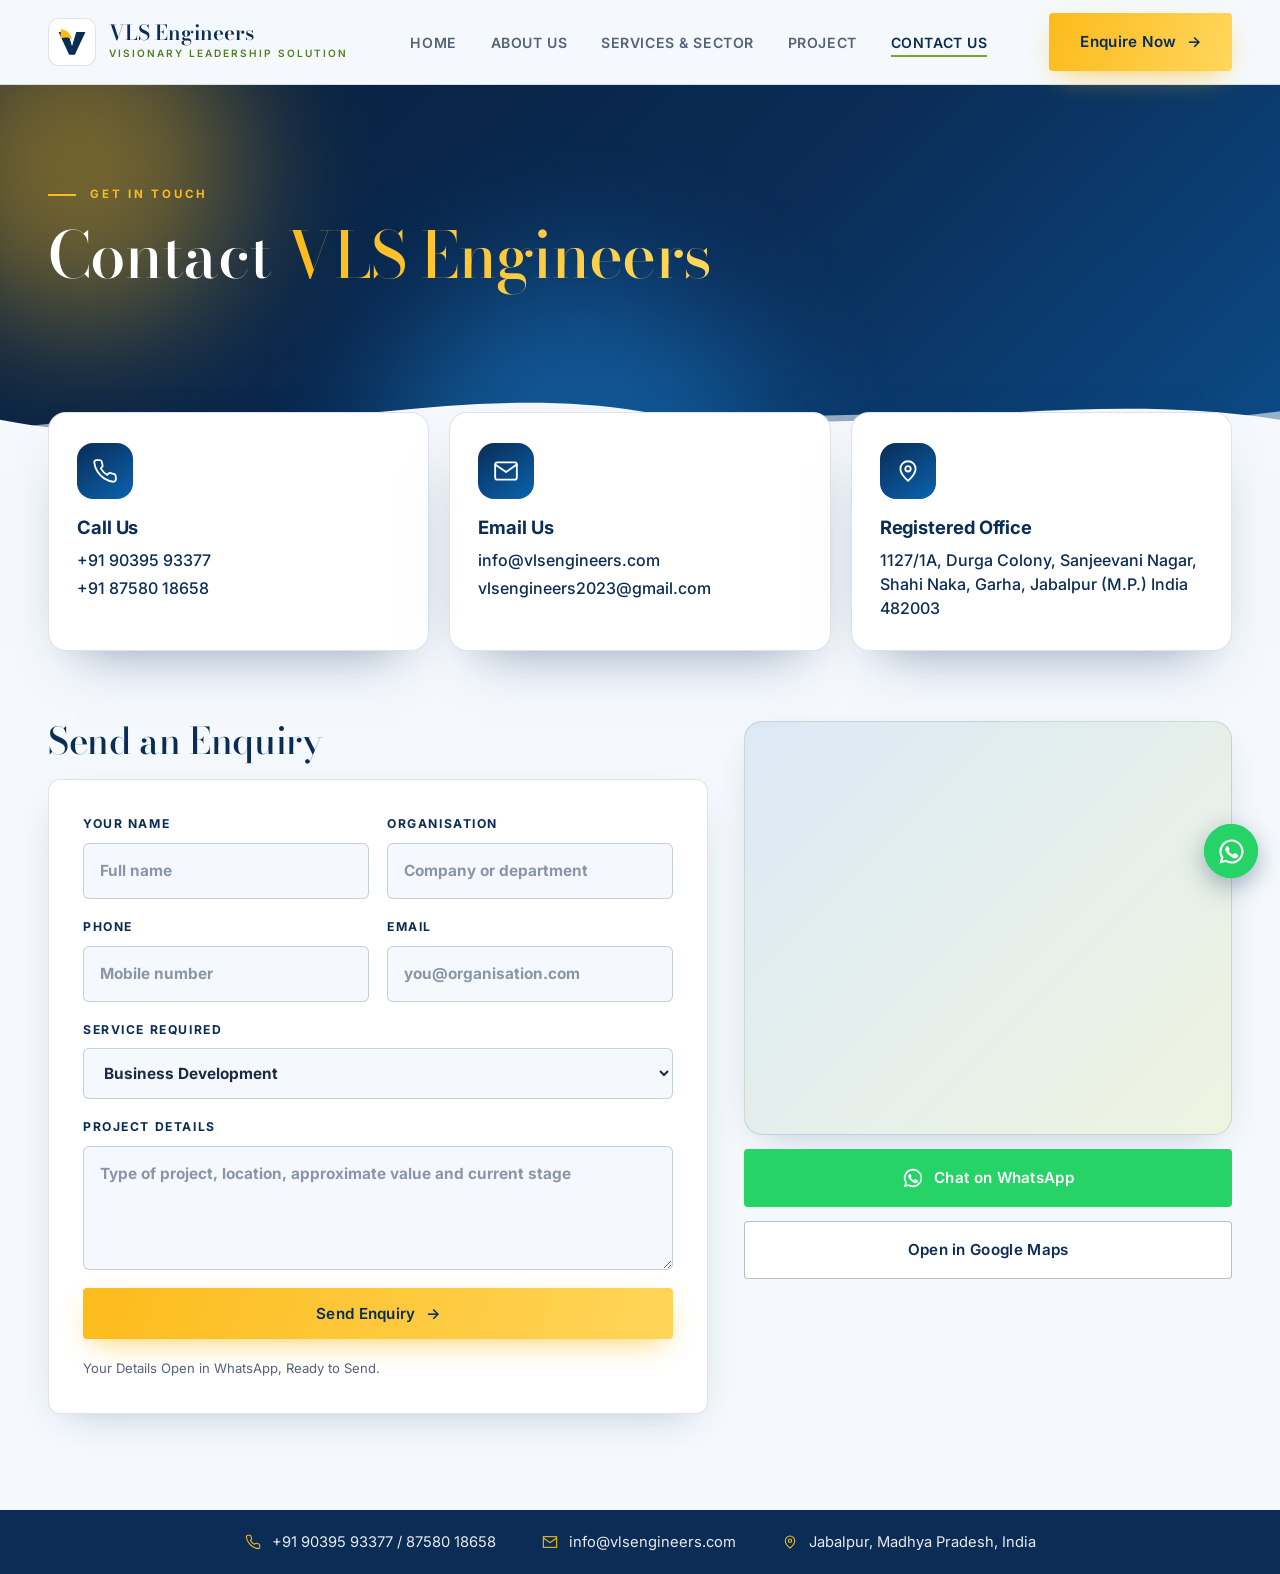
==== index.html @ 9c41b84b "Keep only the Contact Us page in this repo (served as index.html) Co-Authored-By: Claude Sonnet 5.5 " ====
<!DOCTYPE html>
<html lang="en">
<head>
<meta charset="UTF-8">
<meta name="viewport" content="width=device-width, initial-scale=1">
<title>Contact Us | VLS Engineers</title>
<meta name="description" content="Contact VLS Engineers, Jabalpur: phone, email, registered office and project enquiry form.">
<link rel="icon" href="data:image/svg+xml,<svg xmlns='http://www.w3.org/2000/svg' viewBox='0 0 64 64'><rect width='64' height='64' fill='%230a2c55'/><text x='32' y='44' font-size='30' font-family='Georgia,serif' fill='%23fcbb1b' text-anchor='middle'>V</text></svg>">
<link rel="preconnect" href="https://fonts.googleapis.com">
<link rel="preconnect" href="https://fonts.gstatic.com" crossorigin>
<link href="https://fonts.googleapis.com/css2?family=Bodoni+Moda:opsz,wght@6..96,400;6..96,500&family=Inter:wght@400;500;600;700&display=swap" rel="stylesheet">
<link rel="stylesheet" href="style.css">
</head>
<body>
<div class="progress" aria-hidden="true"></div>

<header class="head">
  <div class="wrap">
    <a class="logo" href="index.html">
      <span class="mk"><svg viewBox="0 0 48 48" aria-hidden="true"><path d="M5 10h13l6 20 6-20h13L28 42H20z" fill="#0a2c55"/><path d="M8 6c8 0 14 6 16 14-5-3-11-3-16-1z" fill="#fcbb1b"/></svg></span>
      <span><b>VLS Engineers</b><span>Visionary Leadership Solution</span></span>
    </a>
    <nav>
      <ul>
        <li><a href="index.html">Home</a></li>
        <li><a href="about.html">About Us</a></li>
        <li><a href="services.html">Services &amp; Sector</a></li>
        <li><a href="projects.html">Project</a></li>
        <li><a aria-current="page" href="contact.html">Contact Us</a></li>
      </ul>
    </nav>
    <div class="head-cta">
      <a class="btn btn-navy" href="#enquiry">Enquire Now</a>
    </div>
    <button class="burger" aria-label="Open menu" aria-expanded="false"><span></span></button>
  </div>
</header>

<main>
  <section class="pghero short">
    <span class="orb o1"></span><span class="orb o2"></span>
    <div class="wrap">
      <p class="eye light">Get in Touch</p>
      <h1>Contact <em>VLS Engineers</em></h1>
    </div>
    <svg class="hero-wave" viewBox="0 0 1440 90" preserveAspectRatio="none" aria-hidden="true"><path d="M0 50 C240 100 480 0 720 40 C960 80 1200 10 1440 50 V90 H0Z" fill="#f5f9fd"/><path d="M0 62 C260 20 520 96 800 56 C1040 24 1250 70 1440 40 V90 H0Z" fill="#f5f9fd" opacity=".6"/></svg>
  </section>

  <section class="ctcards" aria-label="Ways to reach us">
    <div class="wrap">
      <ul>
        <li class="rise"><div class="ci"><svg viewBox="0 0 24 24"><path d="M22 16.9v3a2 2 0 0 1-2.2 2 19.8 19.8 0 0 1-8.6-3.1 19.5 19.5 0 0 1-6-6A19.8 19.8 0 0 1 2.1 4.2 2 2 0 0 1 4.1 2h3a2 2 0 0 1 2 1.7c.1.9.3 1.8.6 2.7a2 2 0 0 1-.5 2.1L8.1 9.6a16 16 0 0 0 6 6l1.1-1.1a2 2 0 0 1 2.1-.5c.9.3 1.8.5 2.7.6a2 2 0 0 1 1.7 2z"/></svg></div><h3>Call Us</h3><a href="tel:+919039593377">+91 90395 93377</a><a href="tel:+918758018658">+91 87580 18658</a></li>
        <li class="rise"><div class="ci"><svg viewBox="0 0 24 24"><rect x="2" y="4" width="20" height="16" rx="2"/><path d="m2 6 10 7 10-7"/></svg></div><h3>Email Us</h3><a href="mailto:info@vlsengineers.com">info@vlsengineers.com</a><a href="mailto:vlsengineers2023@gmail.com">vlsengineers2023@gmail.com</a></li>
        <li class="rise"><div class="ci"><svg viewBox="0 0 24 24"><path d="M12 21s7-5.5 7-11a7 7 0 1 0-14 0c0 5.5 7 11 7 11z"/><circle cx="12" cy="10" r="2.5"/></svg></div><h3>Registered Office</h3><a href="https://www.google.com/maps/search/?api=1&amp;query=1127%2F1A%2C+Durga+Colony%2C+Sanjeevani+Nagar%2C+Shahi+Naka%2C+Garha%2C+Jabalpur" target="_blank" rel="noopener">1127/1A, Durga Colony, Sanjeevani Nagar, Shahi Naka, Garha, Jabalpur (M.P.) India 482003</a></li>
      </ul>
    </div>
  </section>

  <section class="ctmain">
    <div class="wrap">
      <div class="ct-split">
        <div class="ct-formwrap">
          <h2>Send an Enquiry</h2>
          <form id="enquiry" data-wa="919039593377" class="rise">
          <div class="pair">
            <label>Your Name<input name="cname" required autocomplete="name" placeholder="Full name"></label>
            <label>Organisation<input name="org" autocomplete="organization" placeholder="Company or department"></label>
          </div>
          <div class="pair">
            <label>Phone<input name="phone" type="tel" required autocomplete="tel" inputmode="tel" placeholder="Mobile number"></label>
            <label>Email<input name="email" type="email" autocomplete="email" placeholder="you@organisation.com"></label>
          </div>
          <label>Service Required
            <select name="service">
              <option>Business Development</option>
              <option>Pre-Bid Engineering</option>
              <option>Project Management</option>
              <option>Contract Administration</option>
              <option>Design Engineering</option>
              <option>Survey</option>
              <option>DPR &amp; Feasibility</option>
              <option>Value Engineering</option>
              <option>Estimation and Budgeting</option>
              <option>Packaged Water / Waste Water Management Solution</option>
              <option>Procurement Support</option>
              <option>Site Supervision and Quality Control</option>
              <option>Something else</option>
            </select>
          </label>
          <label>Project Details<textarea name="details" placeholder="Type of project, location, approximate value and current stage"></textarea></label>
          <button class="btn btn-navy" type="submit">Send Enquiry</button>
          <p class="note">Your Details Open in WhatsApp, Ready to Send.</p>
        </form>
        </div>
        <aside class="ct-side rise">
          <div class="mapbox">
            <iframe title="VLS Engineers registered office on the map" src="https://www.google.com/maps?q=1127%2F1A%2C+Durga+Colony%2C+Sanjeevani+Nagar%2C+Shahi+Naka%2C+Garha%2C+Jabalpur&amp;output=embed" loading="lazy" referrerpolicy="no-referrer-when-downgrade" allowfullscreen></iframe>
          </div>
          <a class="btn btn-wa" href="https://wa.me/919039593377" target="_blank" rel="noopener"><svg viewBox="0 0 24 24"><path d="M12 2a10 10 0 0 0-8.6 15.1L2 22l5-1.3A10 10 0 1 0 12 2zm0 18.2a8.2 8.2 0 0 1-4.2-1.2l-.3-.2-3 .8.8-2.9-.2-.3A8.2 8.2 0 1 1 12 20.2zm4.5-6.1c-.2-.1-1.5-.7-1.7-.8s-.4-.1-.6.1-.7.8-.8 1-.3.2-.5.1a6.7 6.7 0 0 1-3.3-2.9c-.2-.4.2-.4.7-1.3.1-.2 0-.3 0-.4l-.8-1.8c-.2-.5-.4-.4-.6-.4h-.5a1 1 0 0 0-.7.3 3 3 0 0 0-.9 2.2 5.2 5.2 0 0 0 1.1 2.7 11.8 11.8 0 0 0 4.5 4c1.7.7 2.3.8 3.1.6a2.7 2.7 0 0 0 1.8-1.2 2.2 2.2 0 0 0 .2-1.3c-.1-.1-.3-.2-.5-.3z"/></svg>Chat on WhatsApp</a>
          <a class="btn btn-ghost-navy" href="https://www.google.com/maps/search/?api=1&amp;query=1127%2F1A%2C+Durga+Colony%2C+Sanjeevani+Nagar%2C+Shahi+Naka%2C+Garha%2C+Jabalpur" target="_blank" rel="noopener">Open in Google Maps</a>
        </aside>
      </div>
    </div>
  </section>
</main>

<!-- ============ BOTTOM CONTACT BAR ============ -->
<div class="botbar">
  <div class="wrap">
    <a href="tel:+919039593377"><svg viewBox="0 0 24 24"><path d="M22 16.9v3a2 2 0 0 1-2.2 2 19.8 19.8 0 0 1-8.6-3.1 19.5 19.5 0 0 1-6-6A19.8 19.8 0 0 1 2.1 4.2 2 2 0 0 1 4.1 2h3a2 2 0 0 1 2 1.7c.1.9.3 1.8.6 2.7a2 2 0 0 1-.5 2.1L8.1 9.6a16 16 0 0 0 6 6l1.1-1.1a2 2 0 0 1 2.1-.5c.9.3 1.8.5 2.7.6a2 2 0 0 1 1.7 2z"/></svg>+91 90395 93377 / 87580 18658</a>
    <a href="mailto:info@vlsengineers.com"><svg viewBox="0 0 24 24"><rect x="2" y="4" width="20" height="16"/><path d="m2 6 10 7 10-7"/></svg>info@vlsengineers.com</a>
    <span><svg viewBox="0 0 24 24"><path d="M12 21s7-5.5 7-11a7 7 0 1 0-14 0c0 5.5 7 11 7 11z"/><circle cx="12" cy="10" r="2.5"/></svg>Jabalpur, Madhya Pradesh, India</span>
  </div>
</div>


<a class="wapp" href="https://wa.me/919039593377" target="_blank" rel="noopener" aria-label="Chat on WhatsApp">
  <svg viewBox="0 0 24 24"><path d="M12 2a10 10 0 0 0-8.6 15.1L2 22l5-1.3A10 10 0 1 0 12 2zm0 18.2a8.2 8.2 0 0 1-4.2-1.2l-.3-.2-3 .8.8-2.9-.2-.3A8.2 8.2 0 1 1 12 20.2zm4.5-6.1c-.2-.1-1.5-.7-1.7-.8s-.4-.1-.6.1-.7.8-.8 1-.3.2-.5.1a6.7 6.7 0 0 1-3.3-2.9c-.2-.4.2-.4.7-1.3.1-.2 0-.3 0-.4l-.8-1.8c-.2-.5-.4-.4-.6-.4h-.5a1 1 0 0 0-.7.3 3 3 0 0 0-.9 2.2 5.2 5.2 0 0 0 1.1 2.7 11.8 11.8 0 0 0 4.5 4c1.7.7 2.3.8 3.1.6a2.7 2.7 0 0 0 1.8-1.2 2.2 2.2 0 0 0 .2-1.3c-.1-.1-.3-.2-.5-.3z"/></svg>
</a>

<script src="script.js"></script>
</body>
</html>
---- style.css ----
/* ==========================================================
   VLS Engineers - light theme
   Palette taken from the VLS presentation: navy, blue, lime green,
   warm sun accent on a soft cream-green ground.
   ========================================================== */
:root{
  --bg:#f5f9fd;
  --bg-2:#e6f0fa;
  --card:#ffffff;
  --navy:#0a2c55;
  --navy-2:#042548;
  --blue:#0b63b0;
  --green:#73a832;
  --green-d:#4f7f1e;
  --sun:#fcbb1b;
  --ink:#1c2a44;
  --muted:#55627a;
  --line:rgba(10,44,85,.13);
  --shadow:0 14px 40px -18px rgba(10,44,85,.28);
  --display:"Bodoni Moda",Georgia,"Times New Roman",serif;
  --body:"Inter",system-ui,-apple-system,"Segoe UI",sans-serif;
  --wrap:1240px;
  --ease:cubic-bezier(.2,.7,.2,1);
}
*{box-sizing:border-box;margin:0;padding:0}
html{scroll-behavior:smooth;scroll-padding-top:90px}
body{font-family:var(--body);font-size:17px;line-height:1.7;color:var(--muted);background:var(--bg);-webkit-font-smoothing:antialiased;overflow-x:hidden}
img{max-width:100%;display:block}
a{color:inherit;text-decoration:none}
ul{list-style:none}
::selection{background:var(--green);color:var(--navy)}
:focus-visible{outline:2px solid var(--blue);outline-offset:3px}
.wrap{max-width:var(--wrap);margin:0 auto;padding:0 28px}
h1,h2,h3{font-family:var(--display);font-weight:500;line-height:1.1;color:var(--navy);letter-spacing:-.01em}
h2{font-size:clamp(2rem,4.2vw,3.2rem);margin-bottom:14px}
h3{font-size:1.15rem;font-family:var(--body);font-weight:700;letter-spacing:-.005em}
p{max-width:70ch}
section{padding:96px 0;position:relative}

.eye{display:flex;align-items:center;gap:14px;font-size:.72rem;font-weight:700;letter-spacing:.24em;text-transform:uppercase;color:var(--green-d);margin-bottom:16px}
.eye::before{content:"";width:28px;height:2px;background:var(--green)}
.center{text-align:center}
.center .eye{justify-content:center}
.center .eye::after{content:"";width:28px;height:2px;background:var(--green)}
.center p{margin-left:auto;margin-right:auto}
.sub{font-size:1.03rem;max-width:62ch}

.btn{display:inline-flex;align-items:center;justify-content:center;gap:10px;padding:15px 30px;font-family:var(--body);font-weight:600;font-size:.95rem;letter-spacing:.02em;border:1px solid transparent;border-radius:4px;cursor:pointer;transition:.25s var(--ease)}
.btn-navy{background:var(--sun);color:var(--navy)}
.btn-navy:hover{background:#ffc94a;transform:translateY(-1px);box-shadow:0 12px 26px -10px rgba(252,187,27,.7)}
.btn-navy::after{content:"\2192";transition:transform .25s var(--ease)}
.btn-navy:hover::after{transform:translateX(4px)}
.btn-green{background:var(--green);color:var(--navy)}
.btn-green:hover{background:#a0d12a;transform:translateY(-1px)}

/* header */
.head{position:sticky;top:0;z-index:80;background:rgba(245,249,253,.9);backdrop-filter:blur(14px);border-bottom:1px solid var(--line);transition:box-shadow .3s}
.head.scrolled{box-shadow:0 10px 30px -18px rgba(10,44,85,.4)}
.head .wrap{display:flex;align-items:center;justify-content:space-between;gap:24px;height:84px;transition:height .3s var(--ease)}
.head.scrolled .wrap{height:68px}
.logo{display:flex;align-items:center;gap:13px;flex:none}
.logo .mk{width:48px;height:48px;border-radius:10px;background:#fff;border:1px solid var(--line);display:grid;place-items:center;flex:none}
.logo .mk svg{width:34px;height:34px}
.logo b{display:block;font-family:var(--display);font-size:1.3rem;color:var(--navy);font-weight:600;line-height:1.15}
.logo span span,.logo > span > span{display:block;font-size:.63rem;letter-spacing:.2em;text-transform:uppercase;color:var(--green-d);font-weight:600}
nav ul{display:flex;gap:34px}
nav a{font-size:.88rem;font-weight:600;letter-spacing:.04em;text-transform:uppercase;color:var(--muted);padding:6px 0;position:relative;white-space:nowrap;transition:color .2s}
nav a::after{content:"";position:absolute;left:0;right:100%;bottom:0;height:2px;background:var(--green);transition:right .25s}
nav a:hover,nav a[aria-current]{color:var(--navy)}
nav a:hover::after,nav a[aria-current]::after{right:0}
.burger{display:none;width:44px;height:44px;border:1px solid var(--line);border-radius:6px;background:#fff;cursor:pointer;place-items:center}
.burger span{display:block;width:19px;height:1.5px;background:var(--navy);position:relative}
.burger span::before,.burger span::after{content:"";position:absolute;left:0;width:19px;height:1.5px;background:var(--navy)}
.burger span::before{top:-6px}.burger span::after{top:6px}

/* hero */
.hero{position:relative;height:clamp(560px,86vh,760px);overflow:hidden;background:var(--bg);padding:0;touch-action:pan-y}
.slide{position:absolute;inset:0;opacity:0;transition:opacity 1.1s ease;pointer-events:none}
.slide.on{opacity:1;pointer-events:auto}
.slide .bg{position:absolute;inset:0;overflow:hidden}
.slide .bg img{width:100%;height:100%;object-fit:cover;object-position:var(--pos,center);transform:scale(1.06);transition:transform 11s linear}
.slide.on .bg img{transform:scale(1)}
.slide .bg::after{content:"";position:absolute;inset:0;background:
  linear-gradient(100deg,rgba(245,249,253,.82) 0%,rgba(245,249,253,.5) 30%,rgba(245,249,253,.1) 52%,transparent 68%),
  linear-gradient(0deg,rgba(245,249,253,.55) 0%,transparent 12%)}
.slide h1,.slide .h1,.slide .desc{text-shadow:0 0 22px rgba(245,249,253,.85),0 0 4px rgba(245,249,253,.7)}
.slide .inner{position:relative;z-index:3;height:100%;display:flex;align-items:center}
.slide .inner .wrap{width:100%}
.slide .copy{max-width:48ch}
.slide .copy.wide{max-width:58ch}
.slide .copy::before{content:"";display:block;width:64px;height:4px;border-radius:2px;background:linear-gradient(90deg,var(--sun),var(--green));margin-bottom:24px}
.slide h1,.slide .h1{font-family:var(--display);font-weight:600;color:var(--navy);letter-spacing:-.015em;font-size:clamp(2.4rem,5.6vw,4.7rem);line-height:1.04;margin-bottom:20px}
.slide h1 em,.slide .h1 em{font-style:normal;color:var(--blue)}
.slide h1 em{white-space:nowrap}
.slide .desc{color:var(--ink);font-size:clamp(1rem,1.4vw,1.15rem);max-width:46ch;margin-bottom:0}
.slide .acts{display:flex;flex-wrap:wrap;gap:13px;margin-top:28px}
.slide .copy > *{opacity:0;transform:translateY(18px)}
.slide.on .copy > *{opacity:1;transform:none;transition:opacity .8s var(--ease),transform .8s var(--ease)}
.slide.on .copy > :nth-child(2){transition-delay:.15s}
.slide.on .copy > :nth-child(3){transition-delay:.3s}
.slide.on .copy > :nth-child(4){transition-delay:.45s}
.slide .copy::before{opacity:1;transform:none}
.dots{position:absolute;left:0;right:0;bottom:30px;z-index:5;display:flex;justify-content:center;gap:12px}
.dots button{width:44px;height:4px;border-radius:2px;background:rgba(10,44,85,.2);border:0;padding:0;cursor:pointer;position:relative;overflow:hidden}
.dots button span{position:absolute;inset:0;width:0;background:var(--navy)}
.dots button.on span{width:100%;transition:width 11s linear}

/* services */
#services{background:
  linear-gradient(rgba(11,99,176,.045) 1px,transparent 1px) 0 0/44px 44px,
  linear-gradient(90deg,rgba(11,99,176,.045) 1px,transparent 1px) 0 0/44px 44px,
  radial-gradient(60% 50% at 85% 0%,rgba(252,187,27,.14),transparent 70%),
  radial-gradient(60% 50% at 0% 100%,rgba(115,168,50,.12),transparent 70%),var(--bg)}
.svc-grid{display:grid;grid-template-columns:repeat(5,1fr);gap:22px;margin-top:24px}
.svc{--ac:var(--blue);position:relative;overflow:hidden;background:var(--card);border:1px solid var(--line);border-radius:16px;padding:30px 22px 28px;isolation:isolate;transition:transform .35s var(--ease),box-shadow .35s,border-color .35s}
.svc:nth-child(3n+2){--ac:var(--green)}
.svc:nth-child(3n){--ac:var(--sun)}
.svc::after{content:"";position:absolute;left:0;top:0;right:0;height:5px;background:var(--ac)}
.svc:hover{transform:translateY(-8px);border-color:transparent;box-shadow:0 26px 50px -22px rgba(10,44,85,.55);background:linear-gradient(160deg,var(--navy) 0%,#0b4a86 100%)}
.svc .ic{width:40px;height:40px;margin-bottom:20px}
.svc .ic svg{width:100%;height:100%;stroke:var(--navy);fill:none;stroke-width:1.5;stroke-linecap:round;stroke-linejoin:round;transition:stroke .3s,transform .4s var(--ease)}
.svc:hover .ic svg{stroke:var(--sun);transform:scale(1.08)}
.svc h3{margin-bottom:9px;font-size:1.05rem;transition:color .3s}
.svc p{font-size:.88rem;line-height:1.55;transition:color .3s}
.svc:hover h3{color:#fff}
.svc:hover p{color:rgba(255,255,255,.82)}

/* sectors with pictures */
.sector{background:linear-gradient(180deg,#e6f0fa,var(--bg))}
.flags{background:#e6f0fa}
.sec-grid{display:grid;grid-template-columns:repeat(3,1fr);gap:24px;margin-top:20px}
.sec{background:var(--card);border-radius:12px;overflow:hidden;border:1px solid var(--line);transition:transform .35s var(--ease),box-shadow .35s}
.sec:hover{transform:translateY(-6px);box-shadow:var(--shadow)}
.sec .pic{aspect-ratio:3/2;overflow:hidden;background:var(--bg-2)}
.sec .pic img{width:100%;height:100%;object-fit:cover;transition:transform .7s var(--ease)}
.sec:hover .pic img{transform:scale(1.07)}
.sec .txt{padding:22px 24px 26px;border-top:3px solid var(--sun)}
.sec h3{margin-bottom:6px;font-size:1.1rem}
.sec p{font-size:.9rem;line-height:1.55}

/* marquees */
.marq{overflow:hidden;position:relative;
  -webkit-mask-image:linear-gradient(90deg,transparent,#000 9%,#000 91%,transparent);
  mask-image:linear-gradient(90deg,transparent,#000 9%,#000 91%,transparent)}
.marq-track{display:flex;width:max-content;animation:slide-l 34s linear infinite;padding:6px 0 18px}
.marq:hover .marq-track{animation-play-state:paused}
@keyframes slide-l{from{transform:translateX(0)}to{transform:translateX(-50%)}}
.cl-item{flex:none;width:224px;margin-right:18px;border:1px solid var(--line);border-radius:8px;background:#fff;overflow:hidden;box-shadow:0 8px 24px -16px rgba(10,44,85,.3);transition:.3s var(--ease)}
.cl-item:hover{transform:translateY(-4px);box-shadow:var(--shadow)}
.cl-item img{width:100%;height:auto}
.flags{background:var(--bg-2)}
.fl-item{flex:none;width:150px;margin-right:16px;text-align:center;padding:20px 10px;border:1px solid var(--line);border-radius:10px;background:#fff;transition:.3s var(--ease)}
.fl-item:hover{transform:translateY(-4px);box-shadow:var(--shadow)}
.fl-item img{width:58px;height:39px;margin:0 auto 12px;object-fit:cover;border-radius:3px;box-shadow:0 3px 12px rgba(10,44,85,.25)}
.fl-item span{font-size:.82rem;letter-spacing:.06em;color:var(--navy);font-weight:600;white-space:nowrap}
section + section{border-top:1px solid var(--line)}

/* contact */
.contact{background:var(--bg)}
.ct-grid{display:grid;grid-template-columns:1.1fr .9fr;gap:56px;margin-top:44px;align-items:start}
form{display:grid;gap:18px;background:#fff;border:1px solid var(--line);border-radius:12px;padding:34px;box-shadow:var(--shadow)}
label{display:grid;gap:8px;font-size:.76rem;font-weight:700;letter-spacing:.13em;text-transform:uppercase;color:var(--navy)}
input,select,textarea{font:inherit;font-size:.96rem;padding:14px 16px;border:1px solid rgba(10,44,85,.2);border-radius:6px;background:var(--bg);color:var(--ink);width:100%;transition:.2s}
input::placeholder,textarea::placeholder{color:#8a95a8}
input:focus,select:focus,textarea:focus{outline:none;border-color:var(--blue);background:#fff;box-shadow:0 0 0 3px rgba(31,111,209,.15)}
textarea{min-height:124px;resize:vertical}
.pair{display:grid;grid-template-columns:1fr 1fr;gap:18px}
.note{font-size:.82rem}
.ct-info{display:grid;border-top:1px solid var(--line)}
.ct-info li{padding:22px 0;border-bottom:1px solid var(--line);transition:padding-left .3s var(--ease)}
.ct-info li:hover{padding-left:8px}
.ct-info b{display:block;font-size:.7rem;letter-spacing:.2em;text-transform:uppercase;color:var(--green-d);margin-bottom:8px}
.ct-info a,.ct-info span{color:var(--navy);font-size:1rem;font-weight:500;line-height:1.6}
.ct-info a:hover{color:var(--blue)}

/* bottom bar */
.botbar{background:var(--navy);color:#fff}
.botbar .wrap{display:flex;justify-content:center;align-items:center;gap:46px;min-height:64px;flex-wrap:wrap}
.botbar a,.botbar span{display:flex;align-items:center;gap:11px;font-size:.92rem;color:rgba(255,255,255,.9)}
.botbar a:hover{color:var(--sun)}
.botbar svg{width:16px;height:16px;stroke:var(--sun);fill:none;stroke-width:1.6;flex:none}
.wapp{position:fixed;right:22px;bottom:22px;z-index:90;width:54px;height:54px;border-radius:50%;background:#25d366;display:grid;place-items:center;box-shadow:0 8px 24px rgba(10,44,85,.35);transition:transform .25s var(--ease)}
.wapp:hover{transform:scale(1.08)}
.wapp svg{width:29px;height:29px;fill:#fff}

.rise{opacity:0;transform:translateY(22px);transition:opacity .7s ease,transform .7s ease}
.rise.in{opacity:1;transform:none}
.svc-grid .rise:nth-child(5n+2),.sec-grid .rise:nth-child(3n+2){transition-delay:.08s}
.svc-grid .rise:nth-child(5n+3),.sec-grid .rise:nth-child(3n){transition-delay:.16s}
.svc-grid .rise:nth-child(5n+4){transition-delay:.24s}
.svc-grid .rise:nth-child(5n){transition-delay:.32s}
@media (prefers-reduced-motion:reduce){
  html{scroll-behavior:auto}
  .rise{opacity:1;transform:none;transition:none}
  .marq-track{animation:none}
  .slide .bg img{transition:none;transform:none}
  .slide .copy > *{opacity:1;transform:none;transition:none}
  .dots button.on span{transition:none;width:100%}
}

/* responsive */
@media (max-width:1180px){
  .svc-grid{grid-template-columns:repeat(4,1fr)}
  nav ul{gap:24px}
  nav a{font-size:.82rem}
}
@media (max-width:980px){
  .svc-grid{grid-template-columns:repeat(3,1fr)}
  .sec-grid{grid-template-columns:repeat(2,1fr)}
  .ct-grid{grid-template-columns:1fr;gap:40px}
  nav{position:fixed;inset:84px 0 0 0;background:rgba(245,249,253,.98);backdrop-filter:blur(18px);display:none;padding:14px 28px 50px;overflow-y:auto}
  nav.open{display:block}
  nav ul{flex-direction:column;gap:0}
  nav li{border-bottom:1px solid var(--line)}
  nav a{display:block;padding:19px 0;font-size:1rem}
  nav a::after{display:none}
  .burger{display:grid}
  .head-cta{display:none}
  section{padding:70px 0}
  .hero{height:clamp(500px,78vh,620px)}
}
@media (max-width:760px){
  .hero{height:auto;padding:0;display:grid}
  .slide{position:relative;inset:auto;grid-area:1/1;display:flex;flex-direction:column}
  .slide .bg{position:relative;inset:auto;width:100%;aspect-ratio:2000/1116;flex:none}
  .slide .bg img{transform:none;transition:none;object-position:center}
  .slide .bg::after{background:linear-gradient(0deg,var(--bg) 0%,transparent 35%)}
  .slide .inner{height:auto;align-items:flex-start;padding:4px 0 66px}
  .slide .copy,.slide .copy.wide{max-width:none}
  .slide .copy::before{margin-bottom:16px}
  .slide h1,.slide .h1{font-size:clamp(1.9rem,8.4vw,2.6rem)}
  .slide .acts{margin-top:22px}
  .dots{bottom:26px}
}
@media (max-width:620px){
  body{font-size:16px}
  .svc-grid{grid-template-columns:repeat(2,1fr);gap:12px}
  .svc{padding:26px 16px 24px}
  .sec-grid{grid-template-columns:1fr}
  .pair{grid-template-columns:1fr}
  form{padding:22px 18px}
  .logo b{font-size:1.12rem}
  .logo .mk{width:42px;height:42px}
  .head .wrap{height:74px}
  nav{inset:74px 0 0 0}
  .botbar .wrap{gap:14px;padding-top:16px;padding-bottom:16px;flex-direction:column}
  .cl-item{width:190px}
  .fl-item{width:124px}
  .dots button{width:30px}
}
@media (max-width:420px){
  .svc-grid{grid-template-columns:1fr}
  .slide h1,.slide .h1{font-size:2.1rem}
}
.slide .copy.wide .h1{font-size:clamp(2.1rem,4.6vw,3.9rem)}
@media (max-width:760px){.slide .copy.wide .h1{font-size:clamp(1.9rem,8.4vw,2.6rem)}}
.slide .desc{color:var(--navy-2);font-weight:500}

/* ==========================================================
   web3 - high-energy layer
   ========================================================== */
.progress{position:fixed;left:0;top:0;height:4px;width:100%;z-index:120;transform-origin:left;transform:scaleX(0);background:linear-gradient(90deg,var(--sun),var(--green),var(--blue))}

/* hero */
.hero{overflow:hidden}
.slide .bg img{will-change:transform}
.slide .bg::before{content:"";position:absolute;inset:0;z-index:1;background:
  radial-gradient(40% 55% at 78% 28%,rgba(252,187,27,.26),transparent 70%),
  radial-gradient(35% 45% at 12% 90%,rgba(11,99,176,.22),transparent 70%);mix-blend-mode:soft-light;animation:glow 9s ease-in-out infinite alternate}
@keyframes glow{from{opacity:.55;transform:scale(1)}to{opacity:1;transform:scale(1.08)}}
.slide h1,.slide .h1{background:none;position:relative}
.slide h1 em,.slide .h1 em{background:linear-gradient(90deg,var(--blue),#1b8fe8,var(--blue));background-size:200% 100%;-webkit-background-clip:text;background-clip:text;-webkit-text-fill-color:transparent;color:transparent;animation:shine 5s linear infinite;text-shadow:none}
@keyframes shine{to{background-position:-200% 0}}
.hero-wave{position:absolute;left:0;right:0;bottom:-1px;width:100%;height:clamp(40px,6vw,90px);z-index:4;pointer-events:none}
.scroll-cue{position:absolute;left:50%;bottom:clamp(54px,7vw,100px);z-index:6;width:26px;height:42px;margin-left:-13px;border:2px solid var(--navy);border-radius:14px;opacity:.7;transition:opacity .3s}
.scroll-cue:hover{opacity:1}
.scroll-cue span{position:absolute;left:50%;top:7px;width:4px;height:8px;margin-left:-2px;border-radius:2px;background:var(--navy);animation:cue 1.6s ease-in-out infinite}
@keyframes cue{0%{transform:translateY(0);opacity:1}70%{transform:translateY(14px);opacity:0}100%{opacity:0}}
.dots{bottom:clamp(54px,7vw,100px)}
.dots{justify-content:flex-start;left:max(28px,calc((100vw - var(--wrap))/2 + 28px));right:auto}
.btn-navy{background:linear-gradient(110deg,var(--sun),#ffd75e,var(--sun));background-size:220% 100%;animation:sweep 4s linear infinite;box-shadow:0 10px 30px -10px rgba(252,187,27,.8)}
@keyframes sweep{to{background-position:-220% 0}}

/* headings with animated accent */
.center h2{position:relative;display:inline-block;padding-bottom:16px}
.center h2::after{content:"";position:absolute;left:50%;bottom:0;width:64px;height:4px;margin-left:-32px;border-radius:4px;background:linear-gradient(90deg,var(--sun),var(--green),var(--blue));background-size:200% 100%;animation:shine 4s linear infinite}
.center{display:block}

/* services: cursor spotlight + depth */
.svc{transform-style:preserve-3d;will-change:transform}
.svc .spot{position:absolute;inset:0;z-index:-1;opacity:0;pointer-events:none;background:radial-gradient(260px circle at var(--mx,50%) var(--my,50%),rgba(252,187,27,.28),transparent 70%);transition:opacity .3s}
.svc:hover .spot{opacity:1}
.svc:hover{transform:translateY(-8px) perspective(900px) rotateX(var(--rx,0deg)) rotateY(var(--ry,0deg))}
.svc .ic svg{filter:drop-shadow(0 6px 8px rgba(10,44,85,.18))}

/* sectors: dark showcase with full-bleed pictures */
.sector{background:radial-gradient(70% 60% at 85% 0%,rgba(11,99,176,.55),transparent 70%),radial-gradient(50% 50% at 0% 100%,rgba(115,168,50,.28),transparent 70%),linear-gradient(180deg,#071d3b,#0a2c55);overflow:hidden}
.sector h2{color:#fff}
.sector .eye{color:var(--sun)}.sector .eye::before,.sector .center .eye::after,.sector.center .eye::after{background:var(--sun)}
.sector .center .eye::after{background:var(--sun)}
.sec-grid{gap:20px;margin-top:28px}
.sec{position:relative;aspect-ratio:4/4.6;border:0;border-radius:18px;background:#0a2c55;box-shadow:0 24px 50px -24px rgba(0,0,0,.7);isolation:isolate}
.sec .pic{position:absolute;inset:0;aspect-ratio:auto}
.sec .pic img{transition:transform 1.1s var(--ease),filter .6s}
.sec:hover .pic img{transform:scale(1.12)}
.sec::before{content:"";position:absolute;inset:0;z-index:1;background:linear-gradient(0deg,rgba(4,37,72,.95) 0%,rgba(4,37,72,.55) 38%,transparent 70%);transition:opacity .4s}
.sec::after{content:"";position:absolute;left:0;bottom:0;height:5px;width:0;z-index:3;background:linear-gradient(90deg,var(--sun),var(--green));transition:width .5s var(--ease)}
.sec:hover::after{width:100%}
.sec .txt{position:absolute;left:0;right:0;bottom:0;z-index:2;border:0;background:none;padding:26px 26px 28px;transform:translateY(calc(100% - 78px));transition:transform .5s var(--ease)}
.sec h3{color:#fff;font-size:1.3rem;margin-bottom:10px}
.sec p{color:rgba(255,255,255,.88);opacity:0;transition:opacity .4s .05s}
.sec:hover{transform:translateY(-8px);box-shadow:0 34px 60px -24px rgba(0,0,0,.85)}
.sec:hover .txt{transform:none}
.sec:hover p{opacity:1}
@media (hover:none){
  .sec .txt{transform:none}.sec p{opacity:1}
}

/* clients */
.cl-item{box-shadow:0 14px 30px -18px rgba(10,44,85,.45)}

/* global reach: deep blue with glowing orbs */
.flags{background:linear-gradient(135deg,#0a2c55,#0b4a86);overflow:hidden}
.flags h2{color:#fff}.flags .eye{color:var(--sun)}.flags .eye::before,.flags .center .eye::after{background:var(--sun)}
.orb{position:absolute;border-radius:50%;filter:blur(60px);opacity:.55;pointer-events:none;animation:float 12s ease-in-out infinite alternate}
.o1{width:340px;height:340px;left:-80px;top:-60px;background:#fcbb1b}
.o2{width:380px;height:380px;right:-100px;bottom:-120px;background:#73a832;animation-delay:-5s}
@keyframes float{to{transform:translate(40px,30px) scale(1.15)}}
.flags .marq,.flags .wrap{position:relative;z-index:1}
.fl-item{background:rgba(255,255,255,.96)}
.flags{border-top:0}

/* contact: navy info card */
.ct-info{background:linear-gradient(160deg,#0a2c55,#0b4a86);border-radius:16px;padding:14px 32px;border-top:0;box-shadow:var(--shadow)}
.ct-info li{border-bottom:1px solid rgba(255,255,255,.16)}
.ct-info li:last-child{border-bottom:0}
.ct-info b{color:var(--sun)}
.ct-info a,.ct-info span{color:#fff}
.ct-info a:hover{color:var(--sun)}

/* whatsapp pulse */
.wapp::before{content:"";position:absolute;inset:0;border-radius:50%;background:#25d366;z-index:-1;animation:ring 2.2s ease-out infinite}
@keyframes ring{from{transform:scale(1);opacity:.6}to{transform:scale(1.9);opacity:0}}

/* richer reveal */
.rise{transform:translateY(34px) scale(.97);filter:blur(4px);transition:opacity .8s ease,transform .8s var(--ease),filter .8s}
.rise.in{filter:none}

@media (max-width:980px){.sec{aspect-ratio:4/3.4}}
@media (max-width:760px){
  .hero-wave{height:34px}
  .scroll-cue{display:none}
  .dots{left:0;right:0;justify-content:center;bottom:30px}
  .slide .bg::before{display:none}
}
@media (max-width:620px){.sec{aspect-ratio:4/3.1}}
@media (prefers-reduced-motion:reduce){
  .slide .bg::before,.btn-navy,.center h2::after,.slide h1 em,.orb,.wapp::before,.scroll-cue span{animation:none}
  .rise{filter:none}
}

/* wave edges between light and dark sections */
.hero + section{border-top:0}
.sector,.flags{border-top:0;padding-top:clamp(110px,10vw,150px);padding-bottom:clamp(110px,10vw,150px)}
.sector::before,.sector::after,.flags::before,.flags::after{content:"";position:absolute;left:0;right:0;height:clamp(40px,5vw,80px);z-index:2;pointer-events:none;background-repeat:no-repeat;background-size:100% 100%}
.sector::before,.flags::before{top:-1px;background-image:url("data:image/svg+xml,%3Csvg xmlns='http://www.w3.org/2000/svg' viewBox='0 0 1440 80' preserveAspectRatio='none'%3E%3Cpath d='M0 0H1440V30C1200 80 960 0 720 40S240 70 0 20Z' fill='%23f5f9fd'/%3E%3C/svg%3E")}
.sector::after,.flags::after{bottom:-1px;background-image:url("data:image/svg+xml,%3Csvg xmlns='http://www.w3.org/2000/svg' viewBox='0 0 1440 80' preserveAspectRatio='none'%3E%3Cpath d='M0 80H1440V50C1200 0 960 80 720 40S240 10 0 60Z' fill='%23f5f9fd'/%3E%3C/svg%3E")}
.sector > .wrap,.flags > .wrap,.flags .marq{position:relative;z-index:3}

/* two photos per sector: slow cross-fade */

.sec .pic img:nth-child(2){position:absolute;inset:0;opacity:0;animation:xfade 9s ease-in-out infinite}
.sec:nth-child(3n+2) .pic img:nth-child(2){animation-delay:-3s}
.sec:nth-child(3n) .pic img:nth-child(2){animation-delay:-6s}
@keyframes xfade{0%,38%{opacity:0}50%,88%{opacity:1}100%{opacity:0}}
@media (prefers-reduced-motion:reduce){.sec .pic img:nth-child(2){animation:none}}

/* 12 services: four per row */
.svc-grid{grid-template-columns:repeat(4,1fr)}
@media (max-width:980px){.svc-grid{grid-template-columns:repeat(2,1fr)}}
@media (max-width:420px){.svc-grid{grid-template-columns:1fr}}

/* services: photo on top of every card */
.svc{padding:0}
.svc .pic{aspect-ratio:16/10;overflow:hidden;background:var(--bg-2)}
.svc .pic img{width:100%;height:100%;object-fit:cover;transition:transform .9s var(--ease)}
.svc:hover .pic img{transform:scale(1.1)}
.svc .body{padding:22px 22px 26px}
.svc .ic{width:34px;height:34px;margin-bottom:14px}
.svc::after{z-index:2}
@media (max-width:620px){.svc .body{padding:18px 16px 22px}}

/* ==========================================================
   Inner pages
   ========================================================== */
.pghero{position:relative;overflow:hidden;padding:clamp(70px,9vw,120px) 0 clamp(110px,12vw,170px);background:linear-gradient(135deg,#071d3b 0%,#0a2c55 55%,#0b4a86 100%);color:#fff}
.pghero .wrap{position:relative;z-index:2}
.pghero h1{color:#fff;font-size:clamp(2.2rem,5vw,4rem);line-height:1.08;max-width:18ch;margin-bottom:22px}
.pghero h1 em{font-style:normal;background:linear-gradient(90deg,var(--sun),#ffd75e,var(--sun));background-size:200% 100%;-webkit-background-clip:text;background-clip:text;-webkit-text-fill-color:transparent;animation:shine 5s linear infinite}
.pghero .lead{font-size:clamp(1rem,1.5vw,1.2rem);color:rgba(255,255,255,.9);max-width:62ch}
.eye.light{color:var(--sun)}.eye.light::before{background:var(--sun)}
.eye.dark{color:var(--navy)}.eye.dark::before{background:var(--navy)}
.pghero .hero-wave{position:absolute;left:0;right:0;bottom:-1px;width:100%;height:clamp(40px,6vw,90px);z-index:3}
.pghero .orb{position:absolute;border-radius:50%;filter:blur(70px);opacity:.45;pointer-events:none}
.pghero .o1{width:320px;height:320px;right:-60px;top:-80px;background:#fcbb1b}
.pghero .o2{width:380px;height:380px;left:30%;bottom:-200px;background:#1b8fe8;animation-delay:-4s}

.figs{padding:0;margin-top:-34px;position:relative;z-index:5;border-top:0}
.figs ul{display:grid;grid-template-columns:repeat(4,1fr);background:#fff;border-radius:18px;box-shadow:0 30px 60px -28px rgba(10,44,85,.5);overflow:hidden;border:1px solid var(--line)}
.figs li{padding:34px 22px;text-align:center;border-left:1px solid var(--line)}
.figs li:first-child{border-left:0}
.figs b{display:block;font-family:var(--display);font-weight:600;font-size:clamp(2.2rem,4.4vw,3.4rem);line-height:1;color:var(--navy);margin-bottom:10px;background:linear-gradient(135deg,var(--navy),var(--blue));-webkit-background-clip:text;background-clip:text;-webkit-text-fill-color:transparent}
.figs span{font-size:.8rem;letter-spacing:.14em;text-transform:uppercase;font-weight:600;color:var(--muted)}
.figs + section{border-top:0}

.team-grid{display:grid;grid-template-columns:repeat(3,1fr);gap:26px;margin-top:30px}
.member{background:#fff;border:1px solid var(--line);border-radius:18px;overflow:hidden;transition:transform .35s var(--ease),box-shadow .35s}
.member:hover{transform:translateY(-8px);box-shadow:0 30px 56px -26px rgba(10,44,85,.55)}
.member .ph{aspect-ratio:4/4.4;overflow:hidden;background:var(--bg-2);position:relative}
.member .ph::after{content:"";position:absolute;left:0;right:0;bottom:0;height:5px;background:linear-gradient(90deg,var(--sun),var(--green),var(--blue))}
.member .ph img{width:100%;height:100%;object-fit:cover;object-position:50% 18%;transition:transform .9s var(--ease)}
.member:hover .ph img{transform:scale(1.06)}
.member .mi{padding:24px 24px 28px}
.member h3{font-size:1.25rem;margin-bottom:4px}
.member .role{color:var(--green-d);font-weight:700;font-size:.82rem;letter-spacing:.12em;text-transform:uppercase;margin-bottom:10px}
.member .bio{font-size:.95rem;line-height:1.6;margin-bottom:14px}
.member .qual{font-size:.88rem;line-height:1.5;padding-top:14px;border-top:1px dashed var(--line)}
.member .qual b{display:block;font-size:.7rem;letter-spacing:.2em;text-transform:uppercase;color:var(--blue);margin-bottom:4px}
.team-grid .member:nth-child(n+4){}

.mv{padding:40px 0}
.mv-grid{display:grid;grid-template-columns:1fr 1fr;gap:26px}
.mvc{border-radius:22px;padding:clamp(30px,4vw,54px);position:relative;overflow:hidden}
.mvc.m{background:linear-gradient(145deg,#071d3b,#0b4a86);color:#fff}
.mvc.v{background:linear-gradient(145deg,#fcbb1b,#ffd75e);color:var(--navy)}
.mvc .big{font-family:var(--display);font-size:clamp(1.15rem,1.9vw,1.55rem);line-height:1.5;font-weight:500;max-width:none}
.mvc.m .big{color:#fff}
.mvc::after{content:"";position:absolute;right:-60px;bottom:-60px;width:220px;height:220px;border-radius:50%;background:rgba(255,255,255,.1)}

.val-grid{display:grid;grid-template-columns:repeat(3,1fr);gap:22px;margin-top:30px}
.val{background:#fff;border:1px solid var(--line);border-radius:16px;padding:30px 26px;position:relative;overflow:hidden;transition:transform .35s var(--ease),box-shadow .35s,background .35s}
.val:hover{transform:translateY(-6px);box-shadow:0 26px 50px -24px rgba(10,44,85,.55);background:linear-gradient(160deg,var(--navy),#0b4a86)}
.vic{width:54px;height:54px;border-radius:50%;background:var(--bg-2);display:grid;place-items:center;margin-bottom:18px;transition:background .35s}
.vic svg{width:28px;height:28px;stroke:var(--navy);fill:none;stroke-width:1.6;stroke-linecap:round;stroke-linejoin:round;transition:stroke .35s}
.val h3{margin-bottom:8px;transition:color .35s}
.val p{font-size:.95rem;line-height:1.6;transition:color .35s}
.val:hover .vic{background:var(--sun)}
.val:hover h3{color:#fff}.val:hover p{color:rgba(255,255,255,.85)}

.cta{background:linear-gradient(120deg,#0a2c55,#0b4a86);padding:64px 0;text-align:center;border-top:0}
.cta h2{color:#fff;margin-bottom:24px}
.cta .wrap{display:flex;flex-direction:column;align-items:center}

@media (max-width:980px){
  .team-grid{grid-template-columns:repeat(2,1fr)}
  .val-grid{grid-template-columns:repeat(2,1fr)}
  .figs ul{grid-template-columns:repeat(2,1fr)}
  .figs li:nth-child(3){border-left:0}
  .figs li:nth-child(n+3){border-top:1px solid var(--line)}
  .mv-grid{grid-template-columns:1fr}
}
@media (max-width:620px){
  .team-grid,.val-grid{grid-template-columns:1fr}
  .figs{margin-top:-24px}
  .figs li{padding:24px 12px}
  .figs b{font-size:2rem}
  .pghero h1{max-width:none}
}

/* team: centre the last row */
.team-grid{display:flex;flex-wrap:wrap;justify-content:center}
.team-grid .member{width:calc((100% - 52px)/3)}
.pghero h1{max-width:22ch}
@media (max-width:980px){.team-grid .member{width:calc((100% - 26px)/2)}}
@media (max-width:620px){.team-grid .member{width:100%}}

/* contact page */
.pghero.short{padding:clamp(60px,8vw,100px) 0 clamp(100px,11vw,150px)}
.pghero.short h1{max-width:none}
.ctcards{padding:0;margin-top:-40px;position:relative;z-index:5;border-top:0}
.ctcards ul{display:grid;grid-template-columns:repeat(3,1fr);gap:20px}
.ctcards li{background:#fff;border:1px solid var(--line);border-radius:18px;padding:30px 28px;box-shadow:0 26px 54px -30px rgba(10,44,85,.5);transition:transform .35s var(--ease),box-shadow .35s;display:flex;flex-direction:column;gap:4px}
.ctcards li:hover{transform:translateY(-6px);box-shadow:0 34px 60px -28px rgba(10,44,85,.6)}
.ctcards .ci{width:56px;height:56px;border-radius:16px;background:linear-gradient(145deg,var(--navy),var(--blue));display:grid;place-items:center;margin-bottom:14px}
.ctcards .ci svg{width:26px;height:26px;stroke:#fff;fill:none;stroke-width:1.7;stroke-linecap:round;stroke-linejoin:round}
.ctcards h3{margin-bottom:6px}
.ctcards a{color:var(--navy);font-weight:500;font-size:1rem;line-height:1.5;transition:color .2s;overflow-wrap:anywhere}
.ctcards a:hover{color:var(--blue)}
.ctcards + section{border-top:0}
.ctmain{padding-top:70px}
.ct-split{display:grid;grid-template-columns:1.15fr .85fr;gap:36px;align-items:start}
.ct-formwrap h2{font-size:clamp(1.7rem,3vw,2.3rem);margin-bottom:18px}
.ct-side{display:grid;gap:14px;position:sticky;top:100px}
.mapbox{border-radius:18px;overflow:hidden;border:1px solid var(--line);box-shadow:var(--shadow);aspect-ratio:4/3.4;background:linear-gradient(135deg,#dbe9f6,#eef4e0)}
.mapbox iframe{width:100%;height:100%;border:0;display:block}
.btn-wa{background:#25d366;color:#fff}
.btn-wa:hover{background:#1ebe5b;transform:translateY(-1px);box-shadow:0 12px 26px -10px rgba(37,211,102,.7)}
.btn-wa svg{width:22px;height:22px;fill:#fff}
.btn-ghost-navy{border-color:rgba(10,44,85,.3);color:var(--navy);background:#fff}
.btn-ghost-navy:hover{border-color:var(--navy);background:var(--bg-2)}
@media (max-width:980px){.ct-split{grid-template-columns:1fr}.ct-side{position:static}.ctcards ul{grid-template-columns:1fr}}
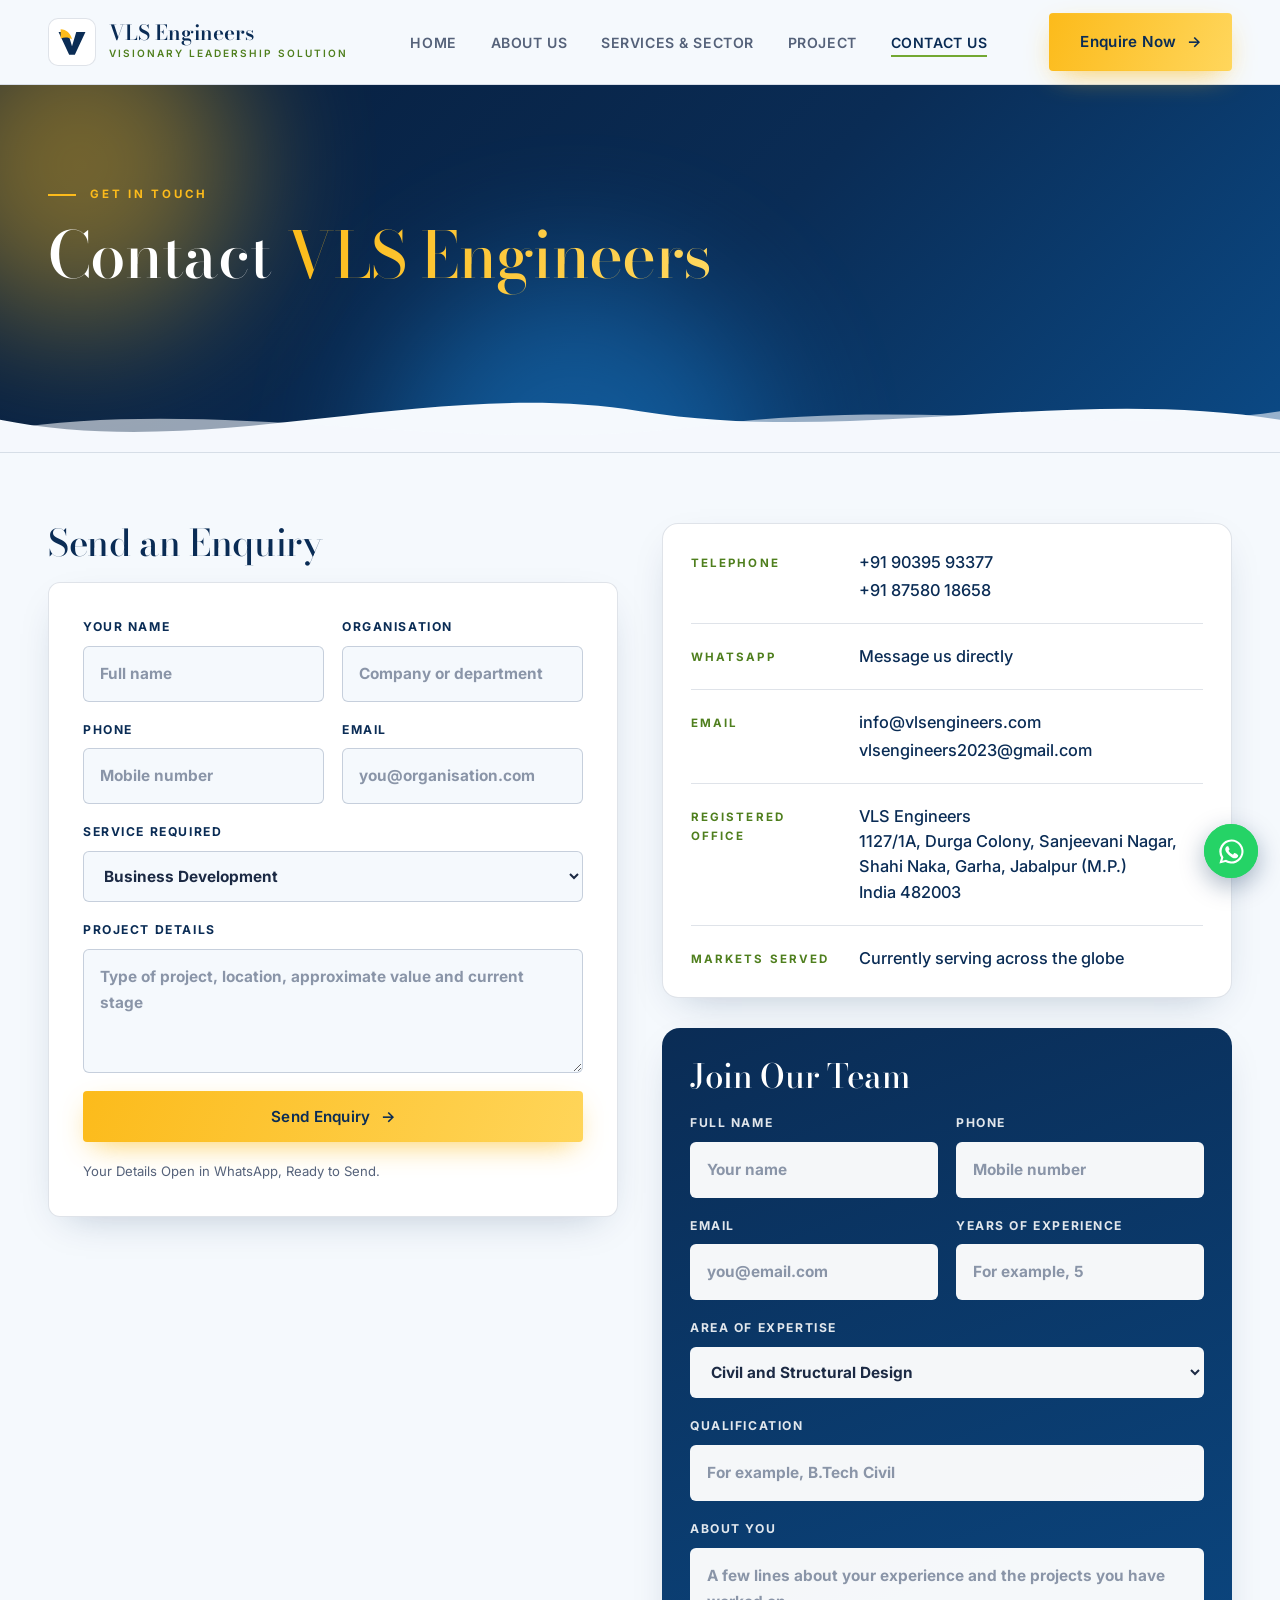
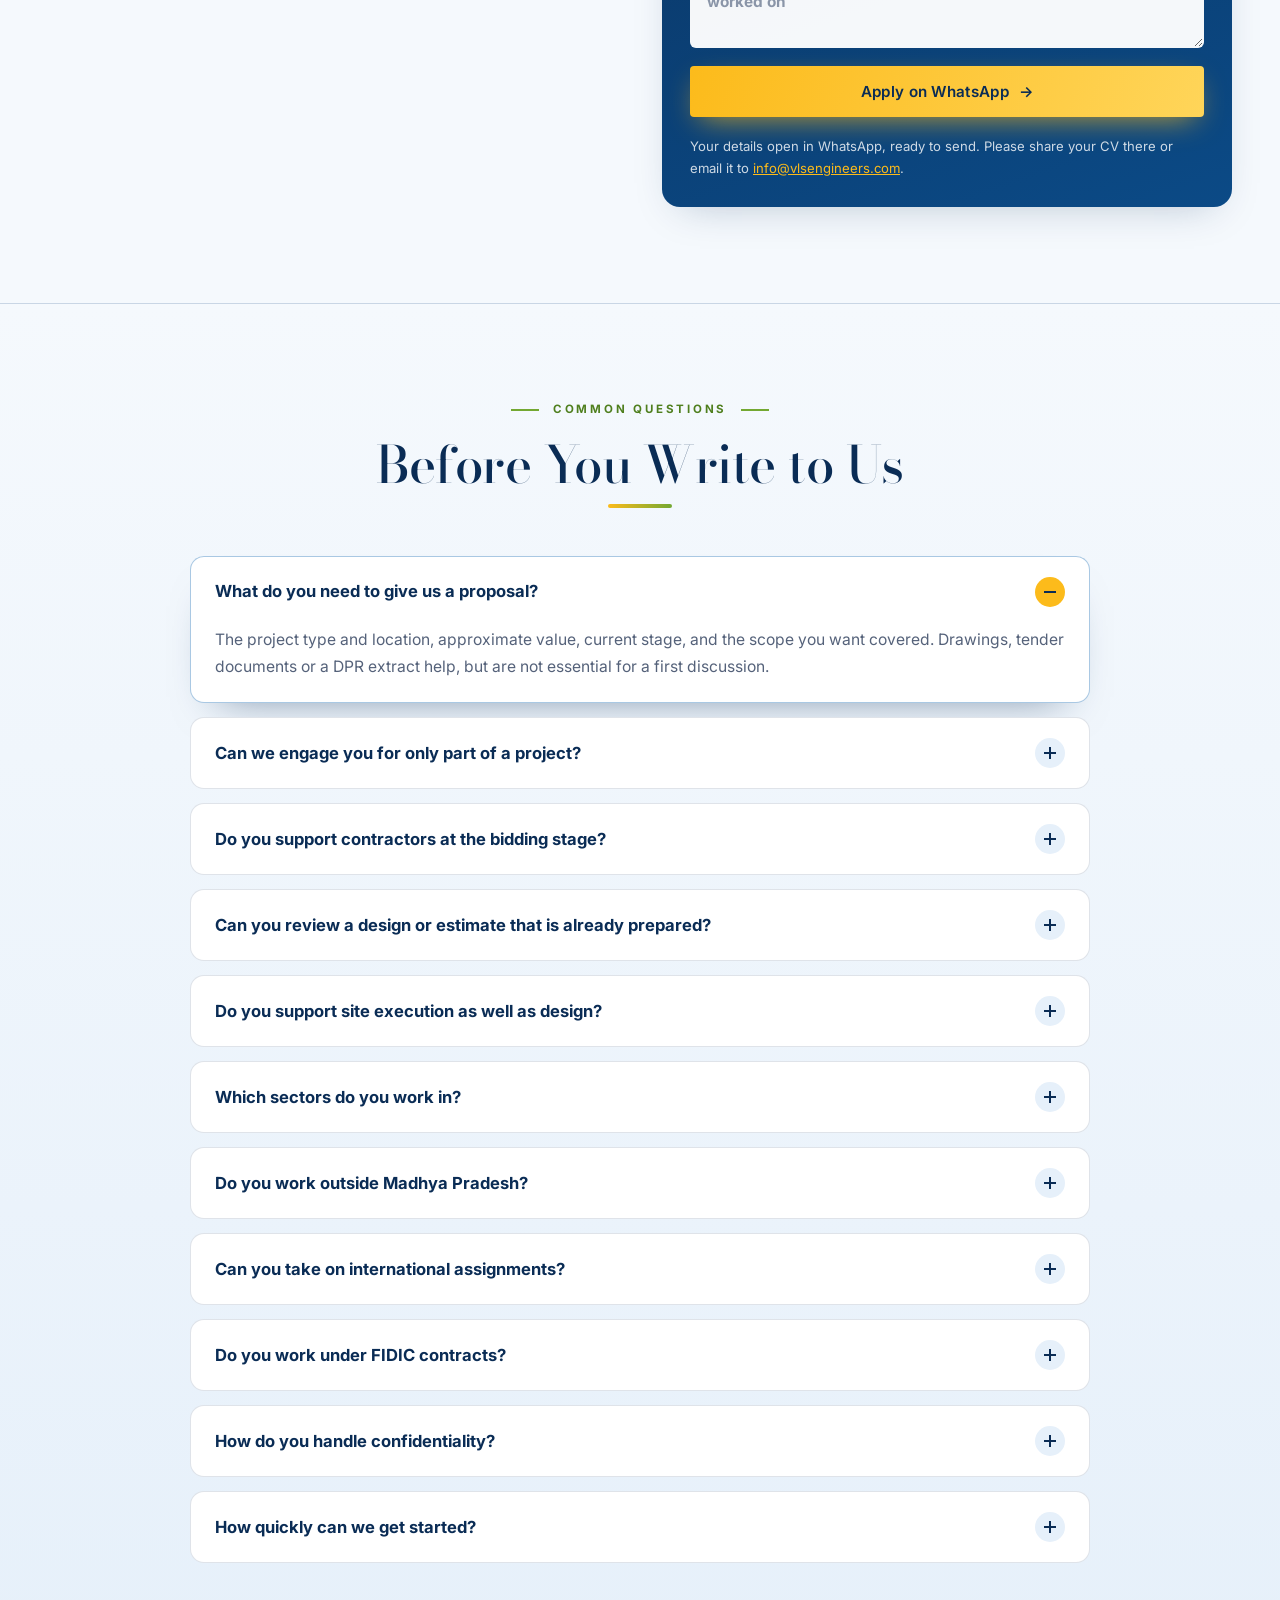
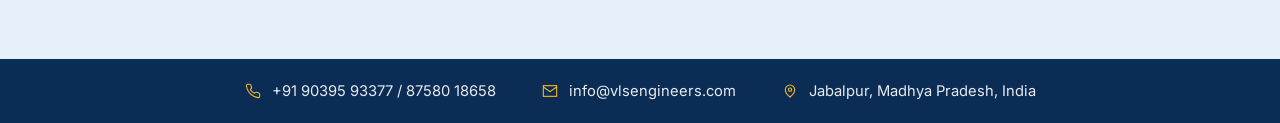
==== commit b876f8bc: "Contact page: details list, Join Our Team form instead of map, FAQ section Co-Authored-By: Claude So" ====
--- a/index.html
+++ b/index.html
@@ -46,32 +46,22 @@
     <svg class="hero-wave" viewBox="0 0 1440 90" preserveAspectRatio="none" aria-hidden="true"><path d="M0 50 C240 100 480 0 720 40 C960 80 1200 10 1440 50 V90 H0Z" fill="#f5f9fd"/><path d="M0 62 C260 20 520 96 800 56 C1040 24 1250 70 1440 40 V90 H0Z" fill="#f5f9fd" opacity=".6"/></svg>
   </section>
 
-  <section class="ctcards" aria-label="Ways to reach us">
-    <div class="wrap">
-      <ul>
-        <li class="rise"><div class="ci"><svg viewBox="0 0 24 24"><path d="M22 16.9v3a2 2 0 0 1-2.2 2 19.8 19.8 0 0 1-8.6-3.1 19.5 19.5 0 0 1-6-6A19.8 19.8 0 0 1 2.1 4.2 2 2 0 0 1 4.1 2h3a2 2 0 0 1 2 1.7c.1.9.3 1.8.6 2.7a2 2 0 0 1-.5 2.1L8.1 9.6a16 16 0 0 0 6 6l1.1-1.1a2 2 0 0 1 2.1-.5c.9.3 1.8.5 2.7.6a2 2 0 0 1 1.7 2z"/></svg></div><h3>Call Us</h3><a href="tel:+919039593377">+91 90395 93377</a><a href="tel:+918758018658">+91 87580 18658</a></li>
-        <li class="rise"><div class="ci"><svg viewBox="0 0 24 24"><rect x="2" y="4" width="20" height="16" rx="2"/><path d="m2 6 10 7 10-7"/></svg></div><h3>Email Us</h3><a href="mailto:info@vlsengineers.com">info@vlsengineers.com</a><a href="mailto:vlsengineers2023@gmail.com">vlsengineers2023@gmail.com</a></li>
-        <li class="rise"><div class="ci"><svg viewBox="0 0 24 24"><path d="M12 21s7-5.5 7-11a7 7 0 1 0-14 0c0 5.5 7 11 7 11z"/><circle cx="12" cy="10" r="2.5"/></svg></div><h3>Registered Office</h3><a href="https://www.google.com/maps/search/?api=1&amp;query=1127%2F1A%2C+Durga+Colony%2C+Sanjeevani+Nagar%2C+Shahi+Naka%2C+Garha%2C+Jabalpur" target="_blank" rel="noopener">1127/1A, Durga Colony, Sanjeevani Nagar, Shahi Naka, Garha, Jabalpur (M.P.) India 482003</a></li>
-      </ul>
-    </div>
-  </section>
-
   <section class="ctmain">
     <div class="wrap">
       <div class="ct-split">
         <div class="ct-formwrap">
           <h2>Send an Enquiry</h2>
-          <form id="enquiry" data-wa="919039593377" class="rise">
+          <form id="enquiry" data-wa="919039593377" data-title="New enquiry from vlsengineers.com" class="rise">
           <div class="pair">
-            <label>Your Name<input name="cname" required autocomplete="name" placeholder="Full name"></label>
-            <label>Organisation<input name="org" autocomplete="organization" placeholder="Company or department"></label>
+            <label>Your Name<input name="cname" data-label="Name" required autocomplete="name" placeholder="Full name"></label>
+            <label>Organisation<input name="org" data-label="Organisation" autocomplete="organization" placeholder="Company or department"></label>
           </div>
           <div class="pair">
-            <label>Phone<input name="phone" type="tel" required autocomplete="tel" inputmode="tel" placeholder="Mobile number"></label>
-            <label>Email<input name="email" type="email" autocomplete="email" placeholder="you@organisation.com"></label>
+            <label>Phone<input name="phone" data-label="Phone" type="tel" required autocomplete="tel" inputmode="tel" placeholder="Mobile number"></label>
+            <label>Email<input name="email" data-label="Email" type="email" autocomplete="email" placeholder="you@organisation.com"></label>
           </div>
           <label>Service Required
-            <select name="service">
+            <select name="service" data-label="Service">
               <option>Business Development</option>
               <option>Pre-Bid Engineering</option>
               <option>Project Management</option>
@@ -87,18 +77,105 @@
               <option>Something else</option>
             </select>
           </label>
-          <label>Project Details<textarea name="details" placeholder="Type of project, location, approximate value and current stage"></textarea></label>
+          <label>Project Details<textarea name="details" data-label="Details" placeholder="Type of project, location, approximate value and current stage"></textarea></label>
           <button class="btn btn-navy" type="submit">Send Enquiry</button>
           <p class="note">Your Details Open in WhatsApp, Ready to Send.</p>
         </form>
         </div>
-        <aside class="ct-side rise">
-          <div class="mapbox">
-            <iframe title="VLS Engineers registered office on the map" src="https://www.google.com/maps?q=1127%2F1A%2C+Durga+Colony%2C+Sanjeevani+Nagar%2C+Shahi+Naka%2C+Garha%2C+Jabalpur&amp;output=embed" loading="lazy" referrerpolicy="no-referrer-when-downgrade" allowfullscreen></iframe>
+        <aside class="ct-side">
+          <dl class="ct-rows rise">
+            <div><dt>Telephone</dt><dd><a href="tel:+919039593377">+91 90395 93377</a><a href="tel:+918758018658">+91 87580 18658</a></dd></div>
+            <div><dt>WhatsApp</dt><dd><a href="https://wa.me/919039593377" target="_blank" rel="noopener">Message us directly</a></dd></div>
+            <div><dt>Email</dt><dd><a href="mailto:info@vlsengineers.com">info@vlsengineers.com</a><a href="mailto:vlsengineers2023@gmail.com">vlsengineers2023@gmail.com</a></dd></div>
+            <div><dt>Registered Office</dt><dd><span>VLS Engineers<br>1127/1A, Durga Colony, Sanjeevani Nagar,<br>Shahi Naka, Garha, Jabalpur (M.P.)<br>India 482003</span></dd></div>
+            <div><dt>Markets Served</dt><dd><span>Currently serving across the globe</span></dd></div>
+          </dl>
+
+          <div class="joinbox rise" id="join">
+            <h2>Join Our Team</h2>
+            <form id="join-form" data-wa="919039593377" data-title="New job application from vlsengineers.com">
+              <div class="pair">
+                <label>Full Name<input name="jname" data-label="Name" required autocomplete="name" placeholder="Your name"></label>
+                <label>Phone<input name="jphone" data-label="Phone" type="tel" required autocomplete="tel" inputmode="tel" placeholder="Mobile number"></label>
+              </div>
+              <div class="pair">
+                <label>Email<input name="jemail" data-label="Email" type="email" autocomplete="email" placeholder="you@email.com"></label>
+                <label>Years of Experience<input name="jexp" data-label="Experience" inputmode="numeric" placeholder="For example, 5"></label>
+              </div>
+              <label>Area of Expertise
+                <select name="jarea" data-label="Area of expertise">
+                  <option>Civil and Structural Design</option>
+                  <option>Hydraulic and Process Design</option>
+                  <option>Survey and GIS</option>
+                  <option>Contracts and Procurement</option>
+                  <option>Business Development</option>
+                  <option>Project Management and Site Supervision</option>
+                  <option>Estimation and Quality Control</option>
+                  <option>Something else</option>
+                </select>
+              </label>
+              <label>Qualification<input name="jqual" data-label="Qualification" placeholder="For example, B.Tech Civil"></label>
+              <label>About You<textarea name="jmsg" data-label="About" placeholder="A few lines about your experience and the projects you have worked on"></textarea></label>
+              <button class="btn btn-navy" type="submit">Apply on WhatsApp</button>
+              <p class="note">Your details open in WhatsApp, ready to send. Please share your CV there or email it to <a href="mailto:info@vlsengineers.com">info@vlsengineers.com</a>.</p>
+            </form>
           </div>
-          <a class="btn btn-wa" href="https://wa.me/919039593377" target="_blank" rel="noopener"><svg viewBox="0 0 24 24"><path d="M12 2a10 10 0 0 0-8.6 15.1L2 22l5-1.3A10 10 0 1 0 12 2zm0 18.2a8.2 8.2 0 0 1-4.2-1.2l-.3-.2-3 .8.8-2.9-.2-.3A8.2 8.2 0 1 1 12 20.2zm4.5-6.1c-.2-.1-1.5-.7-1.7-.8s-.4-.1-.6.1-.7.8-.8 1-.3.2-.5.1a6.7 6.7 0 0 1-3.3-2.9c-.2-.4.2-.4.7-1.3.1-.2 0-.3 0-.4l-.8-1.8c-.2-.5-.4-.4-.6-.4h-.5a1 1 0 0 0-.7.3 3 3 0 0 0-.9 2.2 5.2 5.2 0 0 0 1.1 2.7 11.8 11.8 0 0 0 4.5 4c1.7.7 2.3.8 3.1.6a2.7 2.7 0 0 0 1.8-1.2 2.2 2.2 0 0 0 .2-1.3c-.1-.1-.3-.2-.5-.3z"/></svg>Chat on WhatsApp</a>
-          <a class="btn btn-ghost-navy" href="https://www.google.com/maps/search/?api=1&amp;query=1127%2F1A%2C+Durga+Colony%2C+Sanjeevani+Nagar%2C+Shahi+Naka%2C+Garha%2C+Jabalpur" target="_blank" rel="noopener">Open in Google Maps</a>
         </aside>
+      </div>
+    </div>
+  </section>
+
+  <section class="faq" id="faq">
+    <div class="wrap">
+      <div class="faq-head center">
+        <p class="eye">Common Questions</p>
+        <h2>Before You Write to Us</h2>
+      </div>
+      <div class="faq-list">
+        <details class="qa rise" open>
+          <summary><span>What do you need to give us a proposal?</span><i aria-hidden="true"></i></summary>
+          <div class="ans"><p>The project type and location, approximate value, current stage, and the scope you want covered. Drawings, tender documents or a DPR extract help, but are not essential for a first discussion.</p></div>
+        </details>
+        <details class="qa rise">
+          <summary><span>Can we engage you for only part of a project?</span><i aria-hidden="true"></i></summary>
+          <div class="ans"><p>Yes. Each of our services can be engaged individually. A survey, a DPR, a structural design package, a pre-bid estimate or a TPI assignment can each be taken on its own, and the scope can be extended later if the project needs it.</p></div>
+        </details>
+        <details class="qa rise">
+          <summary><span>Do you support contractors at the bidding stage?</span><i aria-hidden="true"></i></summary>
+          <div class="ans"><p>That is one of our core areas. We prepare pre-bid design, quantity take-off, rate analysis and cost estimation, along with technical and commercial bid documentation, so the bid is competitive without being undeliverable at the price offered.</p></div>
+        </details>
+        <details class="qa rise">
+          <summary><span>Can you review a design or estimate that is already prepared?</span><i aria-hidden="true"></i></summary>
+          <div class="ans"><p>Yes. We carry out proof checking, design review and value engineering on designs prepared by others, and we review estimates and bills of quantities for accuracy and cost efficiency. This is useful before a tender goes out or when a project is over budget.</p></div>
+        </details>
+        <details class="qa rise">
+          <summary><span>Do you support site execution as well as design?</span><i aria-hidden="true"></i></summary>
+          <div class="ans"><p>Yes. Beyond design, we provide site supervision, quality control, third-party inspection and project management, so the work on site matches the design and the contract.</p></div>
+        </details>
+        <details class="qa rise">
+          <summary><span>Which sectors do you work in?</span><i aria-hidden="true"></i></summary>
+          <div class="ans"><p>Water supply, water and wastewater treatment, irrigation, dams and barrages, roads and bridges, railways, buildings and industrial plants. Our <a href="services.html">Sectors page</a> describes our work in each.</p></div>
+        </details>
+        <details class="qa rise">
+          <summary><span>Do you work outside Madhya Pradesh?</span><i aria-hidden="true"></i></summary>
+          <div class="ans"><p>Yes. We support projects across all states of India, and we have delivered assignments in Madhya Pradesh, Chhattisgarh, Odisha and Rajasthan. Internationally, we have worked in Cambodia, LAO-PDR and Ghana, and we serve clients across key global markets including Vietnam, Timor-Leste, Africa and the Middle East.</p></div>
+        </details>
+        <details class="qa rise">
+          <summary><span>Can you take on international assignments?</span><i aria-hidden="true"></i></summary>
+          <div class="ans"><p>Yes. We have completed business development and project management mandates on water supply programmes in Cambodia, LAO-PDR and Ghana, covering tender and bid management, liaison, technical documentation, project analysis, costing and vendor management.</p></div>
+        </details>
+        <details class="qa rise">
+          <summary><span>Do you work under FIDIC contracts?</span><i aria-hidden="true"></i></summary>
+          <div class="ans"><p>Yes. Our team manages compliance and contract administration under FIDIC and other international contractual frameworks, including claims, time extension applications and contractual correspondence.</p></div>
+        </details>
+        <details class="qa rise">
+          <summary><span>How do you handle confidentiality?</span><i aria-hidden="true"></i></summary>
+          <div class="ans"><p>We treat client drawings, tender documents and commercial information as confidential, and we can sign a non-disclosure agreement before any documents are shared.</p></div>
+        </details>
+        <details class="qa rise">
+          <summary><span>How quickly can we get started?</span><i aria-hidden="true"></i></summary>
+          <div class="ans"><p>Once we understand the scope, we confirm the timeline and team in our proposal. Share your project details through the contact form or by email and we will respond with next steps. You can also call us directly.<br><b>Phone:</b> <a href="tel:+919039593377">+91 9039593377</a> / <a href="tel:+918758018658">+91 8758018658</a><br><b>Email:</b> <a href="mailto:info@vlsengineers.com">info@vlsengineers.com</a> | <a href="mailto:vlsengineers2023@gmail.com">vlsengineers2023@gmail.com</a></p></div>
+        </details>
       </div>
     </div>
   </section>
--- a/style.css
+++ b/style.css
@@ -499,3 +499,50 @@
 .btn-ghost-navy{border-color:rgba(10,44,85,.3);color:var(--navy);background:#fff}
 .btn-ghost-navy:hover{border-color:var(--navy);background:var(--bg-2)}
 @media (max-width:980px){.ct-split{grid-template-columns:1fr}.ct-side{position:static}.ctcards ul{grid-template-columns:1fr}}
+
+/* contact: details rows, join form, FAQ */
+.ct-split{grid-template-columns:1fr 1fr;gap:44px}
+.ct-side{display:grid;gap:30px;position:static}
+.ct-rows{background:#fff;border:1px solid var(--line);border-radius:16px;padding:6px 28px;box-shadow:var(--shadow);margin:0}
+.ct-rows > div{display:grid;grid-template-columns:150px 1fr;gap:18px;padding:20px 0;border-bottom:1px solid var(--line);align-items:start}
+.ct-rows > div:last-child{border-bottom:0}
+.ct-rows dt{font-size:.72rem;font-weight:700;letter-spacing:.18em;text-transform:uppercase;color:var(--green-d);padding-top:4px}
+.ct-rows dd{margin:0;display:flex;flex-direction:column;gap:2px}
+.ct-rows a,.ct-rows span{color:var(--navy);font-weight:500;font-size:1.02rem;line-height:1.55;transition:color .2s}
+.ct-rows a:hover{color:var(--blue)}
+.joinbox{background:linear-gradient(160deg,#0a2c55,#0b4a86);border-radius:18px;padding:30px 28px 28px;box-shadow:var(--shadow)}
+.joinbox h2{color:#fff;font-size:clamp(1.6rem,2.6vw,2.1rem);margin-bottom:18px}
+.joinbox form{background:none;border:0;box-shadow:none;padding:0}
+.joinbox label{color:rgba(255,255,255,.88)}
+.joinbox input,.joinbox select,.joinbox textarea{background:rgba(255,255,255,.96);border-color:transparent}
+.joinbox textarea{min-height:100px}
+.joinbox .note{color:rgba(255,255,255,.8)}
+.joinbox .note a{color:var(--sun);text-decoration:underline}
+.ct-formwrap form{position:sticky;top:100px}
+
+.faq{background:linear-gradient(180deg,var(--bg),var(--bg-2));border-top:1px solid var(--line)}
+.faq-head{margin-bottom:34px}
+.faq-list{max-width:900px;margin:0 auto;display:grid;gap:14px}
+.qa{background:#fff;border:1px solid var(--line);border-radius:14px;transition:box-shadow .3s,border-color .3s}
+.qa[open]{border-color:rgba(11,99,176,.35);box-shadow:0 22px 44px -28px rgba(10,44,85,.55)}
+.qa summary{list-style:none;cursor:pointer;display:flex;align-items:center;justify-content:space-between;gap:18px;padding:20px 24px;font-weight:700;color:var(--navy);font-size:1.04rem;line-height:1.4}
+.qa summary::-webkit-details-marker{display:none}
+.qa summary i{flex:none;position:relative;width:30px;height:30px;border-radius:50%;background:var(--bg-2);transition:background .3s,transform .35s var(--ease)}
+.qa summary i::before,.qa summary i::after{content:"";position:absolute;left:50%;top:50%;width:12px;height:2px;margin:-1px 0 0 -6px;background:var(--navy);transition:transform .35s var(--ease),background .3s}
+.qa summary i::after{transform:rotate(90deg)}
+.qa[open] summary i{background:var(--sun)}
+.qa[open] summary i::after{transform:rotate(0)}
+.qa:hover summary i{background:var(--sun)}
+.qa .ans{padding:0 24px 22px}
+.qa .ans p{font-size:.98rem;line-height:1.7;max-width:none}
+.qa .ans a{color:var(--blue);font-weight:600}
+.qa .ans a:hover{text-decoration:underline}
+.qa .ans b{color:var(--navy)}
+
+@media (max-width:980px){.ct-split{grid-template-columns:1fr}.ct-formwrap form{position:static}}
+@media (max-width:620px){
+  .ct-rows{padding:4px 18px}
+  .ct-rows > div{grid-template-columns:1fr;gap:6px;padding:16px 0}
+  .joinbox{padding:24px 18px}
+  .qa summary{padding:16px 16px}.qa .ans{padding:0 16px 18px}
+}
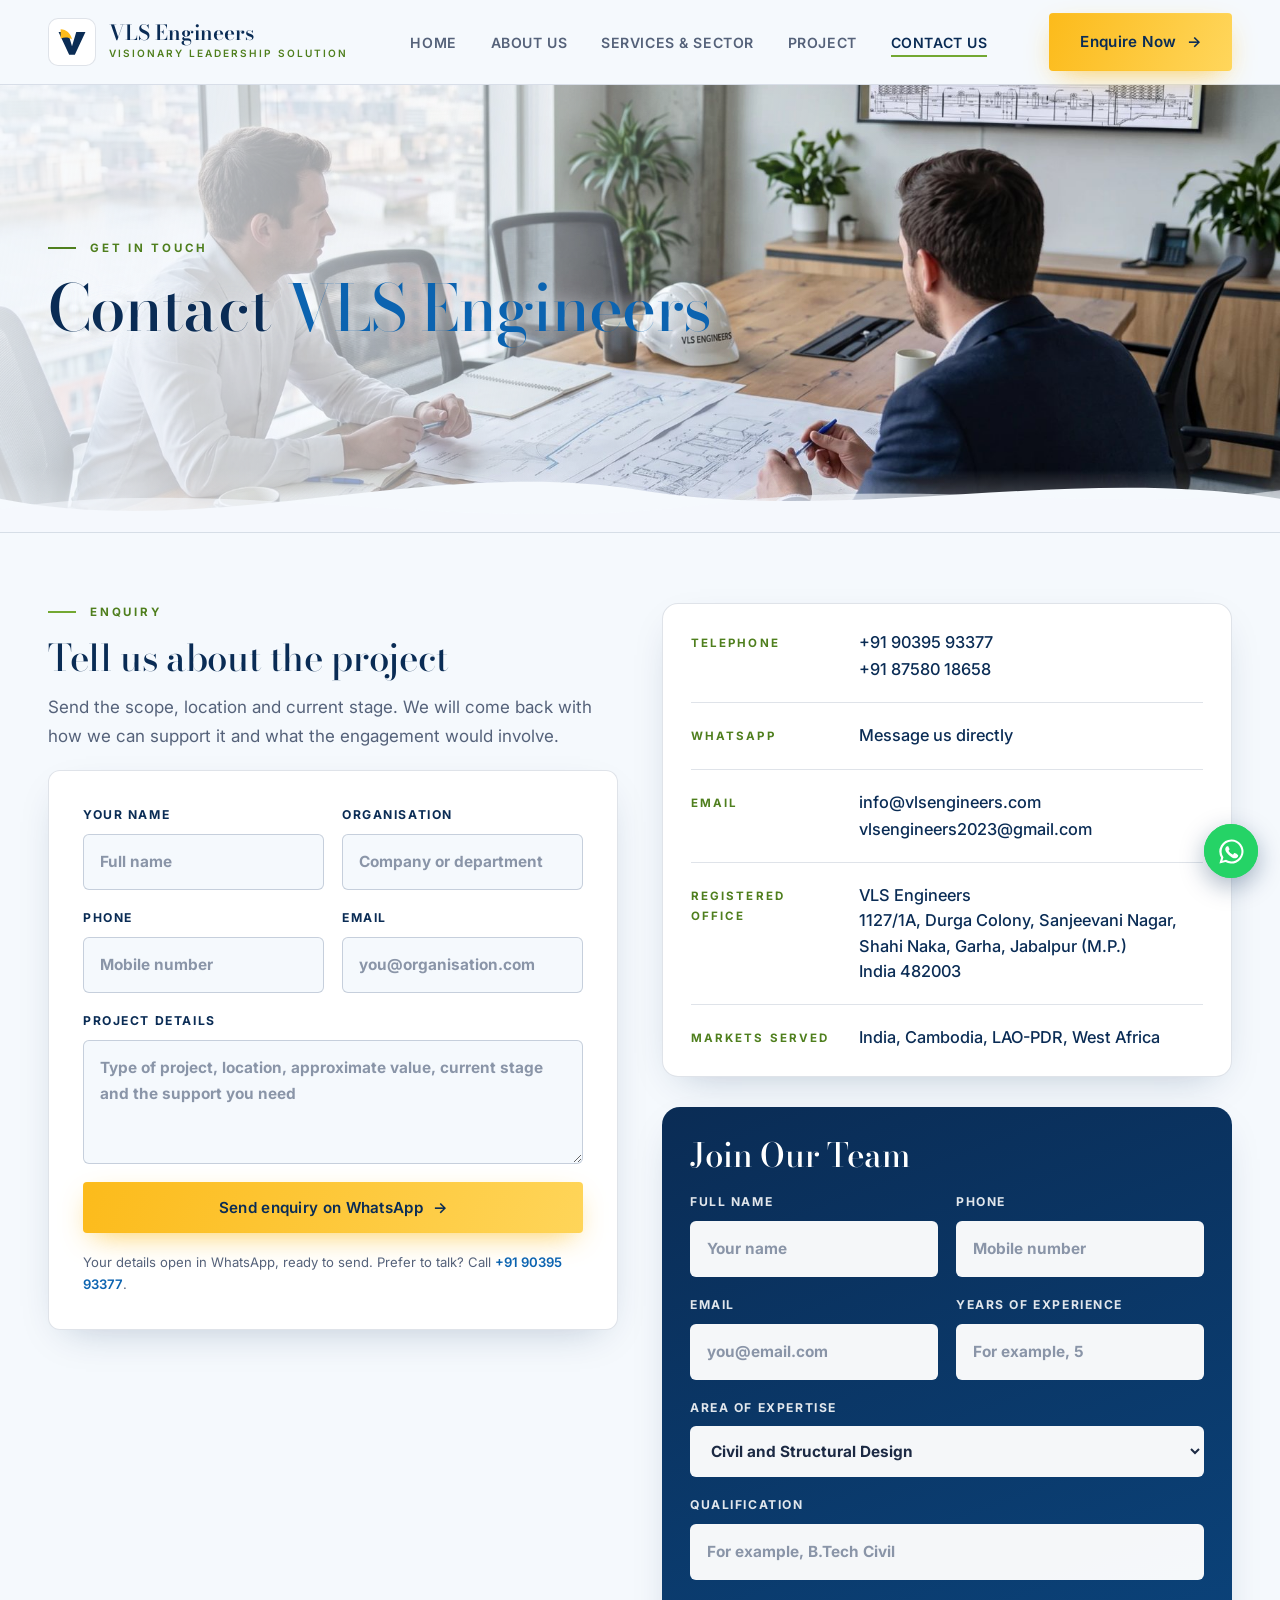
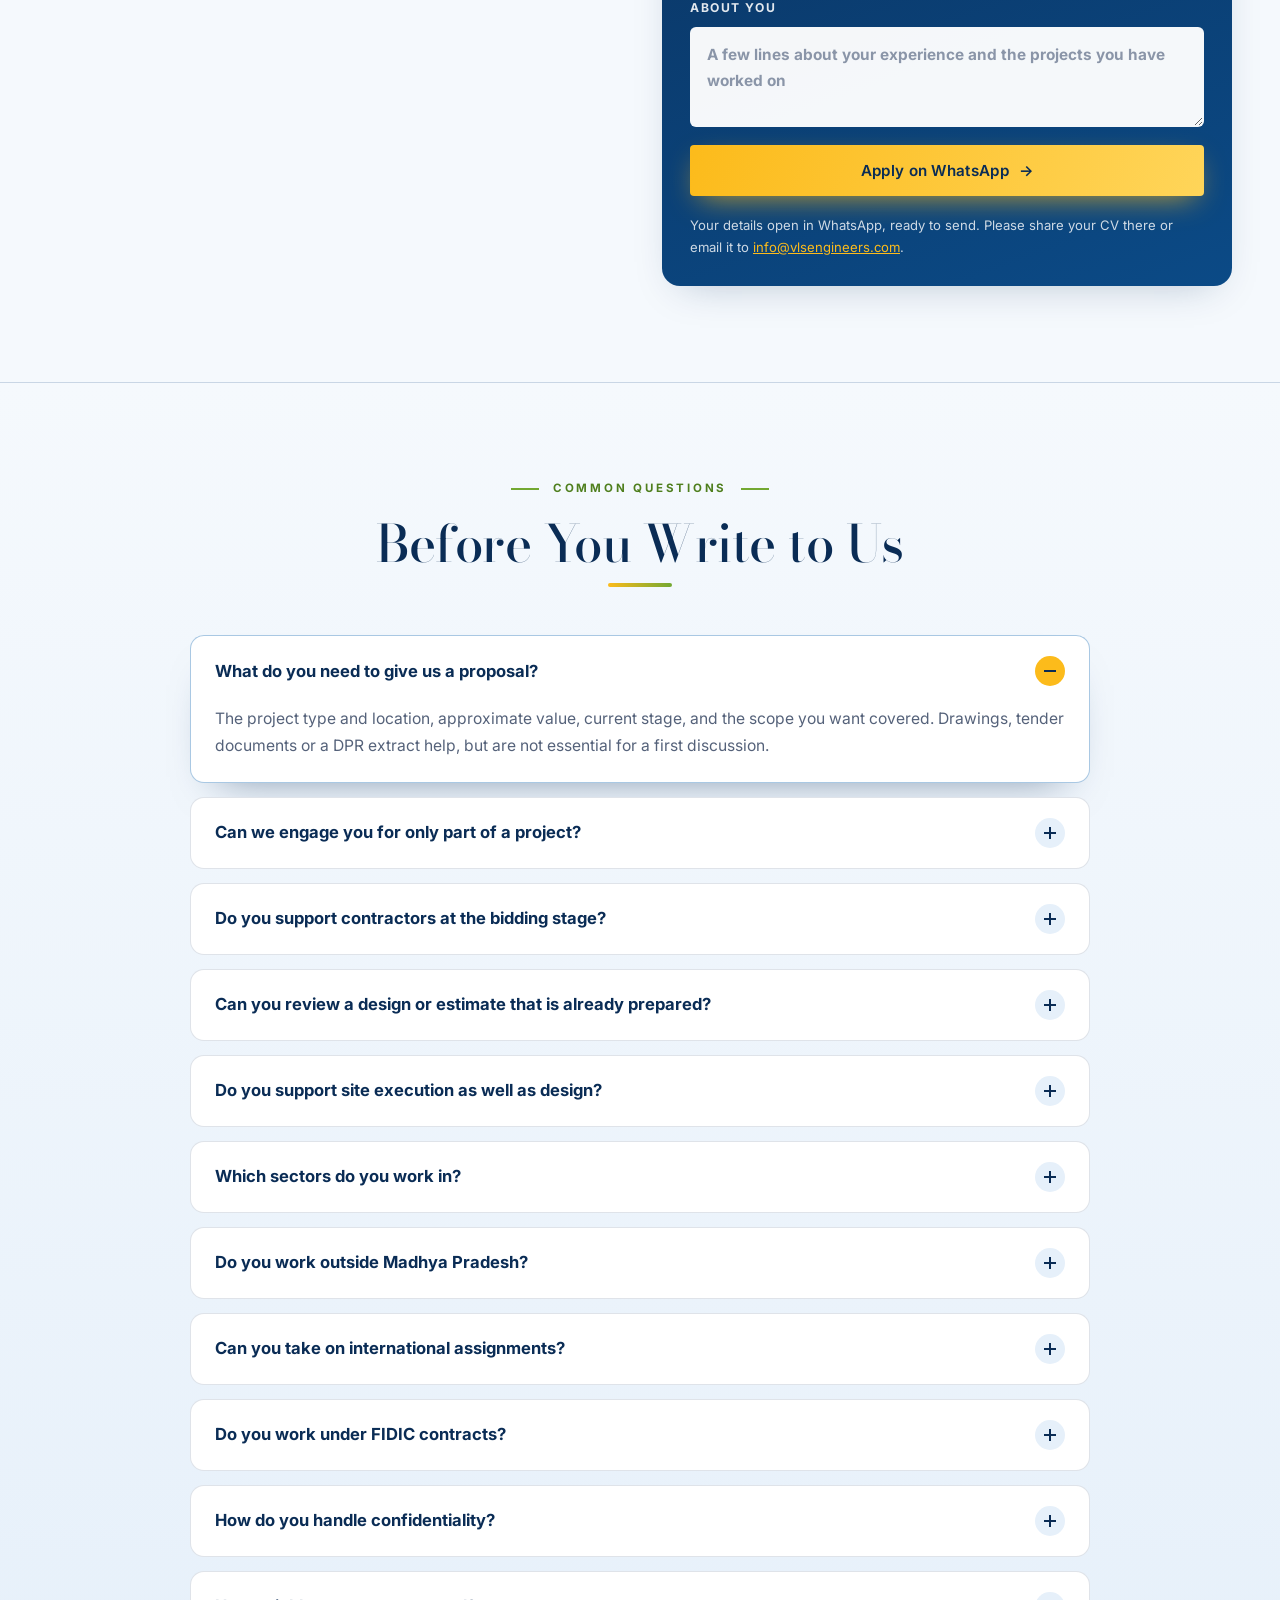
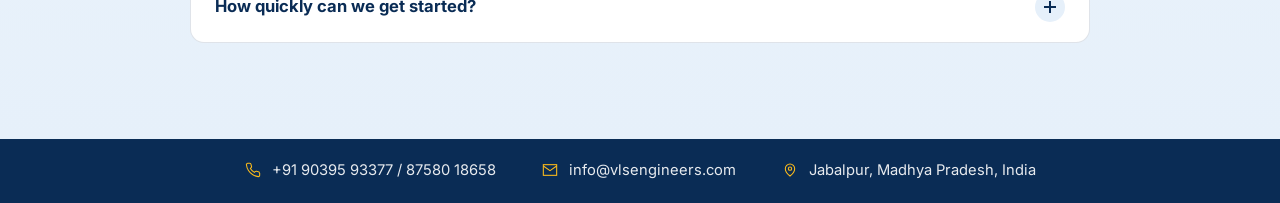
==== commit 5516edce: "Contact page: photo banner, new enquiry copy, markets served text Co-Authored-By: Claude Sonnet 5.5 " ====
--- a/index.html
+++ b/index.html
@@ -37,10 +37,10 @@
 </header>
 
 <main>
-  <section class="pghero short">
-    <span class="orb o1"></span><span class="orb o2"></span>
+  <section class="pghero short photo">
+    <img class="pgbg" src="img/contact-banner.jpg" alt="" fetchpriority="high">
     <div class="wrap">
-      <p class="eye light">Get in Touch</p>
+      <p class="eye">Get in Touch</p>
       <h1>Contact <em>VLS Engineers</em></h1>
     </div>
     <svg class="hero-wave" viewBox="0 0 1440 90" preserveAspectRatio="none" aria-hidden="true"><path d="M0 50 C240 100 480 0 720 40 C960 80 1200 10 1440 50 V90 H0Z" fill="#f5f9fd"/><path d="M0 62 C260 20 520 96 800 56 C1040 24 1250 70 1440 40 V90 H0Z" fill="#f5f9fd" opacity=".6"/></svg>
@@ -50,37 +50,22 @@
     <div class="wrap">
       <div class="ct-split">
         <div class="ct-formwrap">
-          <h2>Send an Enquiry</h2>
+          <p class="eye">Enquiry</p>
+          <h2>Tell us about the project</h2>
+          <p class="intro">Send the scope, location and current stage. We will come back with how we can support it and what the engagement would involve.</p>
           <form id="enquiry" data-wa="919039593377" data-title="New enquiry from vlsengineers.com" class="rise">
-          <div class="pair">
-            <label>Your Name<input name="cname" data-label="Name" required autocomplete="name" placeholder="Full name"></label>
-            <label>Organisation<input name="org" data-label="Organisation" autocomplete="organization" placeholder="Company or department"></label>
-          </div>
-          <div class="pair">
-            <label>Phone<input name="phone" data-label="Phone" type="tel" required autocomplete="tel" inputmode="tel" placeholder="Mobile number"></label>
-            <label>Email<input name="email" data-label="Email" type="email" autocomplete="email" placeholder="you@organisation.com"></label>
-          </div>
-          <label>Service Required
-            <select name="service" data-label="Service">
-              <option>Business Development</option>
-              <option>Pre-Bid Engineering</option>
-              <option>Project Management</option>
-              <option>Contract Administration</option>
-              <option>Design Engineering</option>
-              <option>Survey</option>
-              <option>DPR &amp; Feasibility</option>
-              <option>Value Engineering</option>
-              <option>Estimation and Budgeting</option>
-              <option>Packaged Water / Waste Water Management Solution</option>
-              <option>Procurement Support</option>
-              <option>Site Supervision and Quality Control</option>
-              <option>Something else</option>
-            </select>
-          </label>
-          <label>Project Details<textarea name="details" data-label="Details" placeholder="Type of project, location, approximate value and current stage"></textarea></label>
-          <button class="btn btn-navy" type="submit">Send Enquiry</button>
-          <p class="note">Your Details Open in WhatsApp, Ready to Send.</p>
-        </form>
+            <div class="pair">
+              <label>Your name<input name="cname" data-label="Name" required autocomplete="name" placeholder="Full name"></label>
+              <label>Organisation<input name="org" data-label="Organisation" autocomplete="organization" placeholder="Company or department"></label>
+            </div>
+            <div class="pair">
+              <label>Phone<input name="phone" data-label="Phone" type="tel" required autocomplete="tel" inputmode="tel" placeholder="Mobile number"></label>
+              <label>Email<input name="email" data-label="Email" type="email" autocomplete="email" placeholder="you@organisation.com"></label>
+            </div>
+            <label>Project details<textarea name="details" data-label="Project details" placeholder="Type of project, location, approximate value, current stage and the support you need"></textarea></label>
+            <button class="btn btn-navy" type="submit">Send enquiry on WhatsApp</button>
+            <p class="note">Your details open in WhatsApp, ready to send. Prefer to talk? Call <a href="tel:+919039593377">+91 90395 93377</a>.</p>
+          </form>
         </div>
         <aside class="ct-side">
           <dl class="ct-rows rise">
@@ -88,7 +73,7 @@
             <div><dt>WhatsApp</dt><dd><a href="https://wa.me/919039593377" target="_blank" rel="noopener">Message us directly</a></dd></div>
             <div><dt>Email</dt><dd><a href="mailto:info@vlsengineers.com">info@vlsengineers.com</a><a href="mailto:vlsengineers2023@gmail.com">vlsengineers2023@gmail.com</a></dd></div>
             <div><dt>Registered Office</dt><dd><span>VLS Engineers<br>1127/1A, Durga Colony, Sanjeevani Nagar,<br>Shahi Naka, Garha, Jabalpur (M.P.)<br>India 482003</span></dd></div>
-            <div><dt>Markets Served</dt><dd><span>Currently serving across the globe</span></dd></div>
+            <div><dt>Markets Served</dt><dd><span>India, Cambodia, LAO-PDR, West Africa</span></dd></div>
           </dl>
 
           <div class="joinbox rise" id="join">
--- a/style.css
+++ b/style.css
@@ -546,3 +546,19 @@
   .joinbox{padding:24px 18px}
   .qa summary{padding:16px 16px}.qa .ans{padding:0 16px 18px}
 }
+
+/* contact: photo banner and enquiry intro */
+.pghero.photo{background:var(--bg);color:var(--navy);padding:clamp(90px,12vw,170px) 0 clamp(110px,13vw,190px)}
+.pghero.photo .pgbg{position:absolute;inset:0;width:100%;height:100%;object-fit:cover;object-position:30% center;z-index:0}
+.pghero.photo::before{content:"";position:absolute;inset:0;z-index:1;background:linear-gradient(100deg,rgba(245,249,253,.88) 0%,rgba(245,249,253,.55) 32%,rgba(245,249,253,.1) 55%,transparent 70%),linear-gradient(0deg,rgba(245,249,253,.55) 0%,transparent 14%)}
+.pghero.photo h1{color:var(--navy);text-shadow:0 0 22px rgba(245,249,253,.85),0 0 4px rgba(245,249,253,.7)}
+.pghero.photo h1 em{background:linear-gradient(90deg,var(--blue),#1b8fe8,var(--blue));background-size:200% 100%;-webkit-background-clip:text;background-clip:text;-webkit-text-fill-color:transparent}
+.pghero.photo .eye{color:var(--green-d)}
+.pghero.photo .eye::before{background:var(--green-d)}
+.ct-formwrap .intro{margin:-4px 0 20px;max-width:52ch}
+.ct-formwrap .note a{color:var(--blue);font-weight:600}
+@media (max-width:760px){
+  .pghero.photo{padding:clamp(70px,22vw,120px) 0 90px}
+  .pghero.photo::before{background:linear-gradient(0deg,rgba(245,249,253,.5),rgba(245,249,253,.7))}
+}
+.pghero.photo h1 em{background:none;-webkit-text-fill-color:#0b63b0;color:#0b63b0;animation:none;text-shadow:0 0 18px rgba(245,249,253,.9)}
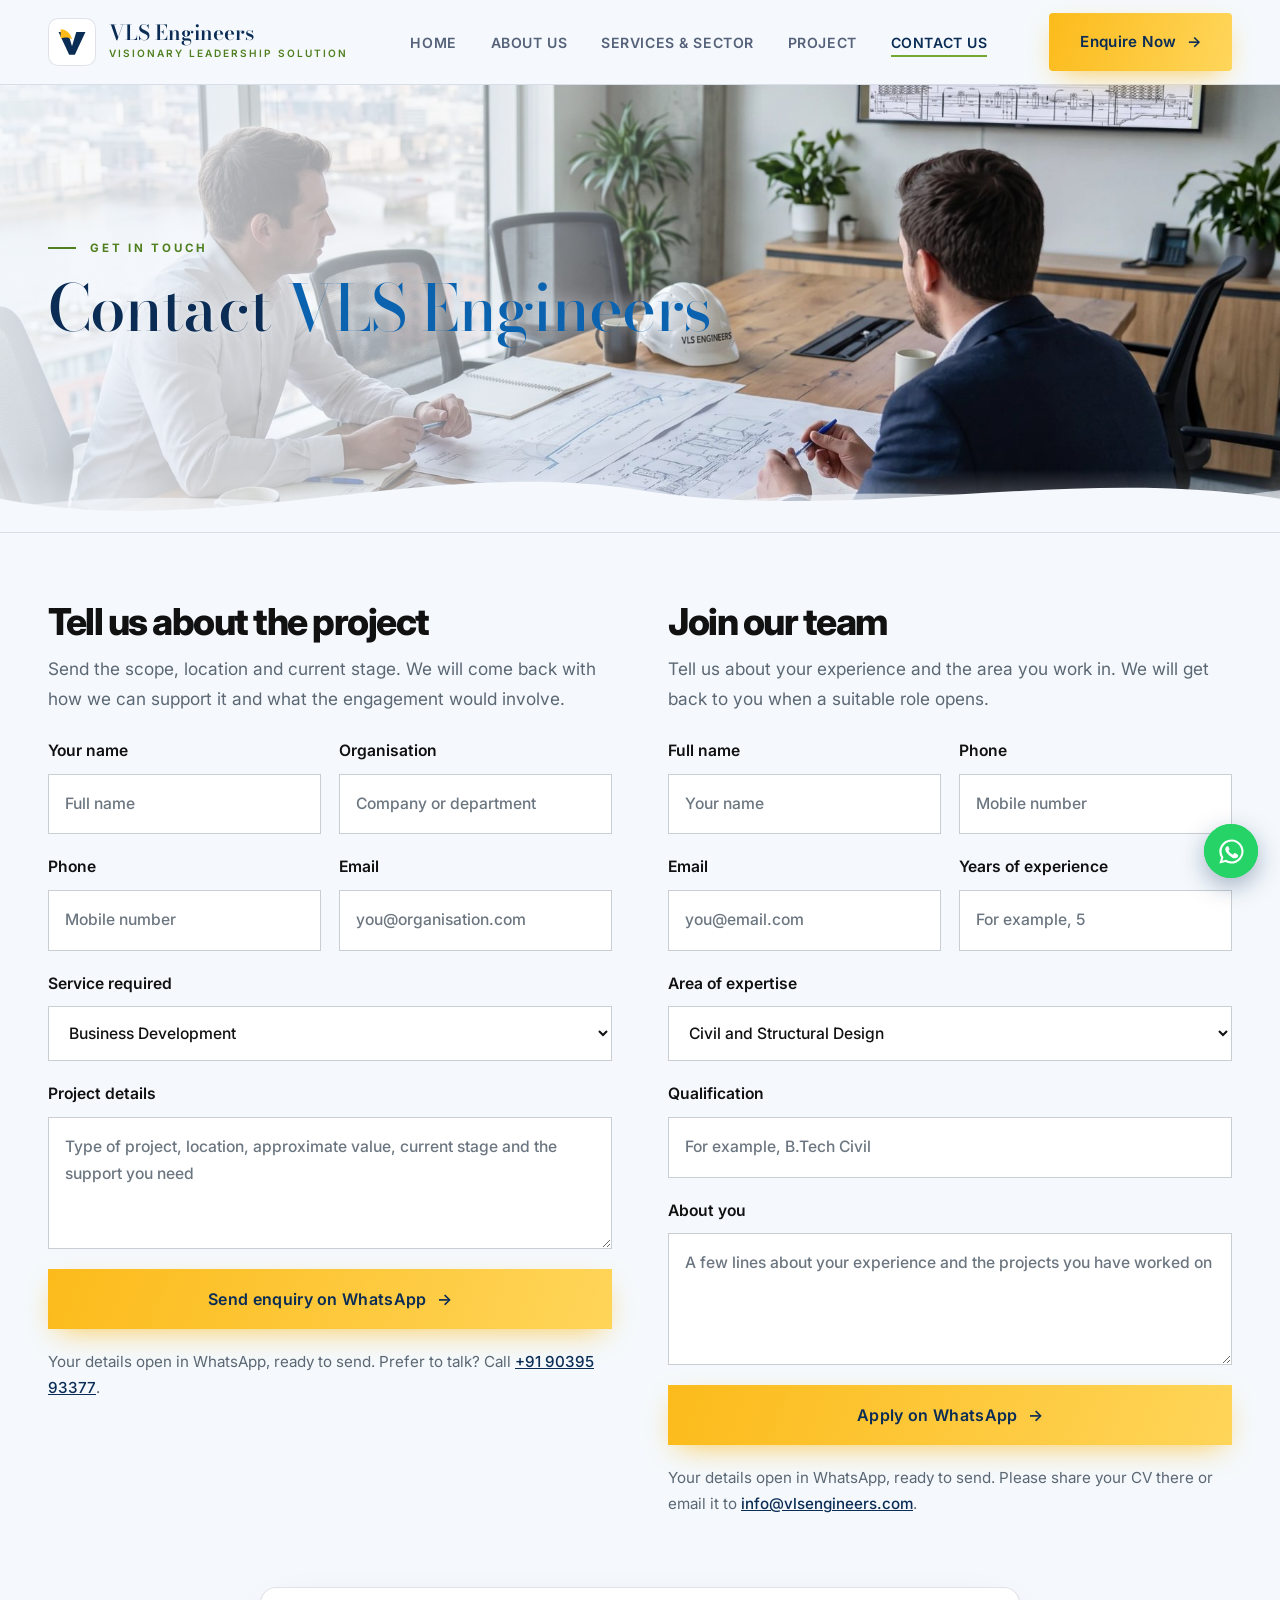
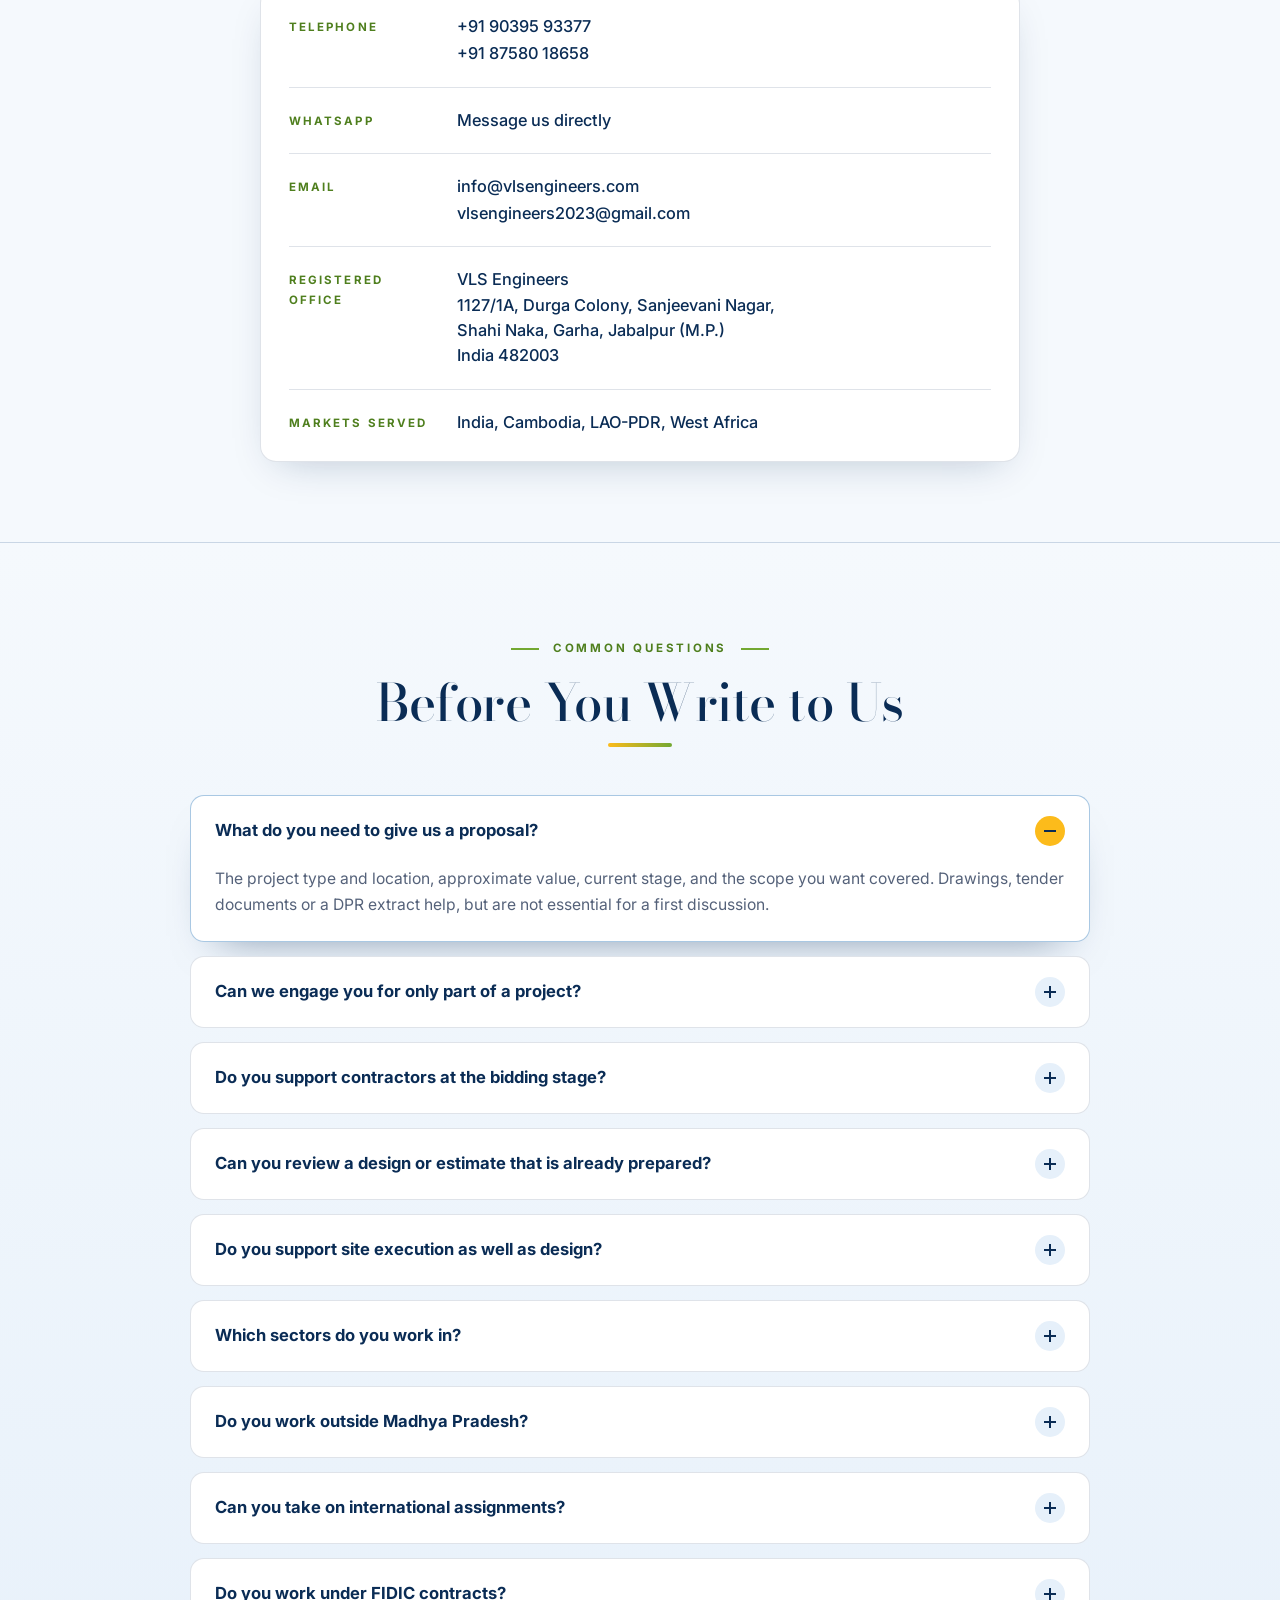
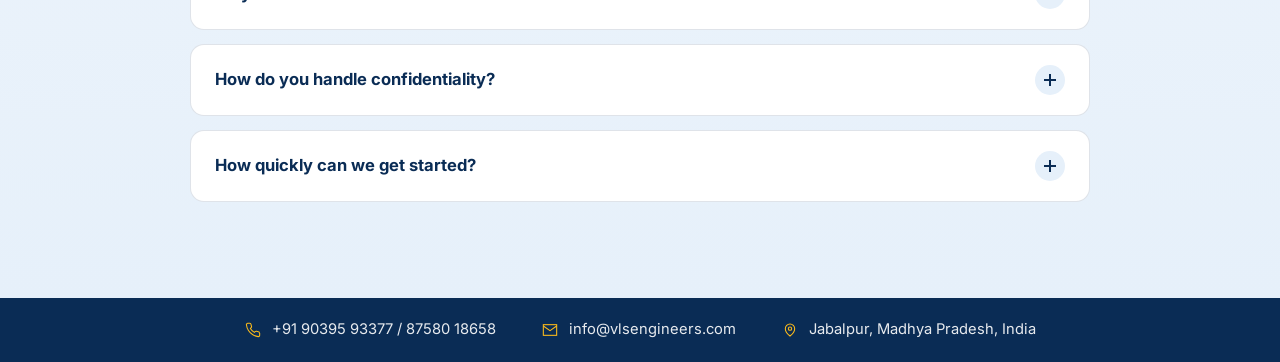
==== commit 197e1c95: "Contact page: plain enquiry form like reference, forms side by side, details centred below Co-Author" ====
--- a/index.html
+++ b/index.html
@@ -50,7 +50,6 @@
     <div class="wrap">
       <div class="ct-split">
         <div class="ct-formwrap">
-          <p class="eye">Enquiry</p>
           <h2>Tell us about the project</h2>
           <p class="intro">Send the scope, location and current stage. We will come back with how we can support it and what the engagement would involve.</p>
           <form id="enquiry" data-wa="919039593377" data-title="New enquiry from vlsengineers.com" class="rise">
@@ -62,32 +61,44 @@
               <label>Phone<input name="phone" data-label="Phone" type="tel" required autocomplete="tel" inputmode="tel" placeholder="Mobile number"></label>
               <label>Email<input name="email" data-label="Email" type="email" autocomplete="email" placeholder="you@organisation.com"></label>
             </div>
+            <label>Service required
+              <select name="service" data-label="Service">
+                <option>Business Development</option>
+                <option>Pre-Bid Engineering</option>
+                <option>Project Management</option>
+                <option>Contract Administration</option>
+                <option>Design Engineering</option>
+                <option>Survey</option>
+                <option>DPR &amp; Feasibility</option>
+                <option>Value Engineering</option>
+                <option>Estimation and Budgeting</option>
+                <option>Packaged Water / Waste Water Management Solution</option>
+                <option>Procurement Support</option>
+                <option>Site Supervision and Quality Control</option>
+                <option>Something else</option>
+              </select>
+            </label>
             <label>Project details<textarea name="details" data-label="Project details" placeholder="Type of project, location, approximate value, current stage and the support you need"></textarea></label>
             <button class="btn btn-navy" type="submit">Send enquiry on WhatsApp</button>
             <p class="note">Your details open in WhatsApp, ready to send. Prefer to talk? Call <a href="tel:+919039593377">+91 90395 93377</a>.</p>
           </form>
         </div>
-        <aside class="ct-side">
-          <dl class="ct-rows rise">
-            <div><dt>Telephone</dt><dd><a href="tel:+919039593377">+91 90395 93377</a><a href="tel:+918758018658">+91 87580 18658</a></dd></div>
-            <div><dt>WhatsApp</dt><dd><a href="https://wa.me/919039593377" target="_blank" rel="noopener">Message us directly</a></dd></div>
-            <div><dt>Email</dt><dd><a href="mailto:info@vlsengineers.com">info@vlsengineers.com</a><a href="mailto:vlsengineers2023@gmail.com">vlsengineers2023@gmail.com</a></dd></div>
-            <div><dt>Registered Office</dt><dd><span>VLS Engineers<br>1127/1A, Durga Colony, Sanjeevani Nagar,<br>Shahi Naka, Garha, Jabalpur (M.P.)<br>India 482003</span></dd></div>
-            <div><dt>Markets Served</dt><dd><span>India, Cambodia, LAO-PDR, West Africa</span></dd></div>
-          </dl>
-
-          <div class="joinbox rise" id="join">
-            <h2>Join Our Team</h2>
+        <div class="ct-formwrap joinwrap">
+          
+
+          <div id="join">
+            <h2>Join our team</h2>
+            <p class="intro">Tell us about your experience and the area you work in. We will get back to you when a suitable role opens.</p>
             <form id="join-form" data-wa="919039593377" data-title="New job application from vlsengineers.com">
               <div class="pair">
-                <label>Full Name<input name="jname" data-label="Name" required autocomplete="name" placeholder="Your name"></label>
+                <label>Full name<input name="jname" data-label="Name" required autocomplete="name" placeholder="Your name"></label>
                 <label>Phone<input name="jphone" data-label="Phone" type="tel" required autocomplete="tel" inputmode="tel" placeholder="Mobile number"></label>
               </div>
               <div class="pair">
                 <label>Email<input name="jemail" data-label="Email" type="email" autocomplete="email" placeholder="you@email.com"></label>
-                <label>Years of Experience<input name="jexp" data-label="Experience" inputmode="numeric" placeholder="For example, 5"></label>
+                <label>Years of experience<input name="jexp" data-label="Experience" inputmode="numeric" placeholder="For example, 5"></label>
               </div>
-              <label>Area of Expertise
+              <label>Area of expertise
                 <select name="jarea" data-label="Area of expertise">
                   <option>Civil and Structural Design</option>
                   <option>Hydraulic and Process Design</option>
@@ -100,13 +111,25 @@
                 </select>
               </label>
               <label>Qualification<input name="jqual" data-label="Qualification" placeholder="For example, B.Tech Civil"></label>
-              <label>About You<textarea name="jmsg" data-label="About" placeholder="A few lines about your experience and the projects you have worked on"></textarea></label>
+              <label>About you<textarea name="jmsg" data-label="About" placeholder="A few lines about your experience and the projects you have worked on"></textarea></label>
               <button class="btn btn-navy" type="submit">Apply on WhatsApp</button>
               <p class="note">Your details open in WhatsApp, ready to send. Please share your CV there or email it to <a href="mailto:info@vlsengineers.com">info@vlsengineers.com</a>.</p>
             </form>
           </div>
-        </aside>
+        </div>
       </div>
+    </div>
+  </section>
+
+  <section class="ctdetails">
+    <div class="wrap">
+      <dl class="ct-rows rise">
+            <div><dt>Telephone</dt><dd><a href="tel:+919039593377">+91 90395 93377</a><a href="tel:+918758018658">+91 87580 18658</a></dd></div>
+            <div><dt>WhatsApp</dt><dd><a href="https://wa.me/919039593377" target="_blank" rel="noopener">Message us directly</a></dd></div>
+            <div><dt>Email</dt><dd><a href="mailto:info@vlsengineers.com">info@vlsengineers.com</a><a href="mailto:vlsengineers2023@gmail.com">vlsengineers2023@gmail.com</a></dd></div>
+            <div><dt>Registered Office</dt><dd><span>VLS Engineers<br>1127/1A, Durga Colony, Sanjeevani Nagar,<br>Shahi Naka, Garha, Jabalpur (M.P.)<br>India 482003</span></dd></div>
+            <div><dt>Markets Served</dt><dd><span>India, Cambodia, LAO-PDR, West Africa</span></dd></div>
+          </dl>
     </div>
   </section>
 
--- a/style.css
+++ b/style.css
@@ -562,3 +562,23 @@
   .pghero.photo::before{background:linear-gradient(0deg,rgba(245,249,253,.5),rgba(245,249,253,.7))}
 }
 .pghero.photo h1 em{background:none;-webkit-text-fill-color:#0b63b0;color:#0b63b0;animation:none;text-shadow:0 0 18px rgba(245,249,253,.9)}
+
+/* contact: plain forms side by side, details centred below */
+.ctmain{padding-bottom:30px}
+.ct-split{grid-template-columns:1fr 1fr;gap:56px;align-items:start}
+.ct-formwrap h2{font-family:var(--body);font-weight:800;letter-spacing:-.04em;line-height:1.05;font-size:clamp(2.1rem,3.8vw,3.1rem);color:#111;margin-bottom:12px}
+.ct-formwrap .intro{font-size:1.08rem;line-height:1.75;color:#5b6773;max-width:none;margin:0 0 24px}
+.ct-formwrap form,.joinwrap form{position:static;background:none;border:0;box-shadow:none;padding:0;border-radius:0;gap:20px}
+.ct-formwrap label{font-size:.98rem;font-weight:600;letter-spacing:0;text-transform:none;color:#111;gap:9px}
+.ct-formwrap input,.ct-formwrap select,.ct-formwrap textarea{background:#fff;border:1px solid #c9ced3;border-radius:0;padding:16px 16px;font-size:.98rem;font-weight:500;color:#111}
+.ct-formwrap input::placeholder,.ct-formwrap textarea::placeholder{color:#6c7680;font-weight:500}
+.ct-formwrap input:focus,.ct-formwrap select:focus,.ct-formwrap textarea:focus{border-color:var(--navy);box-shadow:none;background:#fff}
+.ct-formwrap textarea{min-height:132px}
+.ct-formwrap .btn{width:100%;border-radius:0;padding:19px 24px;font-size:1rem}
+.ct-formwrap .note{font-size:.95rem;color:#5b6773;letter-spacing:0}
+.ct-formwrap .note a{color:var(--navy);text-decoration:underline;font-weight:500}
+.joinwrap .note{color:#5b6773}
+.ctdetails{padding:40px 0 80px;border-top:0}
+.ctdetails .ct-rows{max-width:760px;margin:0 auto}
+@media (max-width:980px){.ct-split{grid-template-columns:1fr;gap:56px}}
+.ct-formwrap h2{font-size:clamp(1.8rem,2.9vw,2.55rem)}
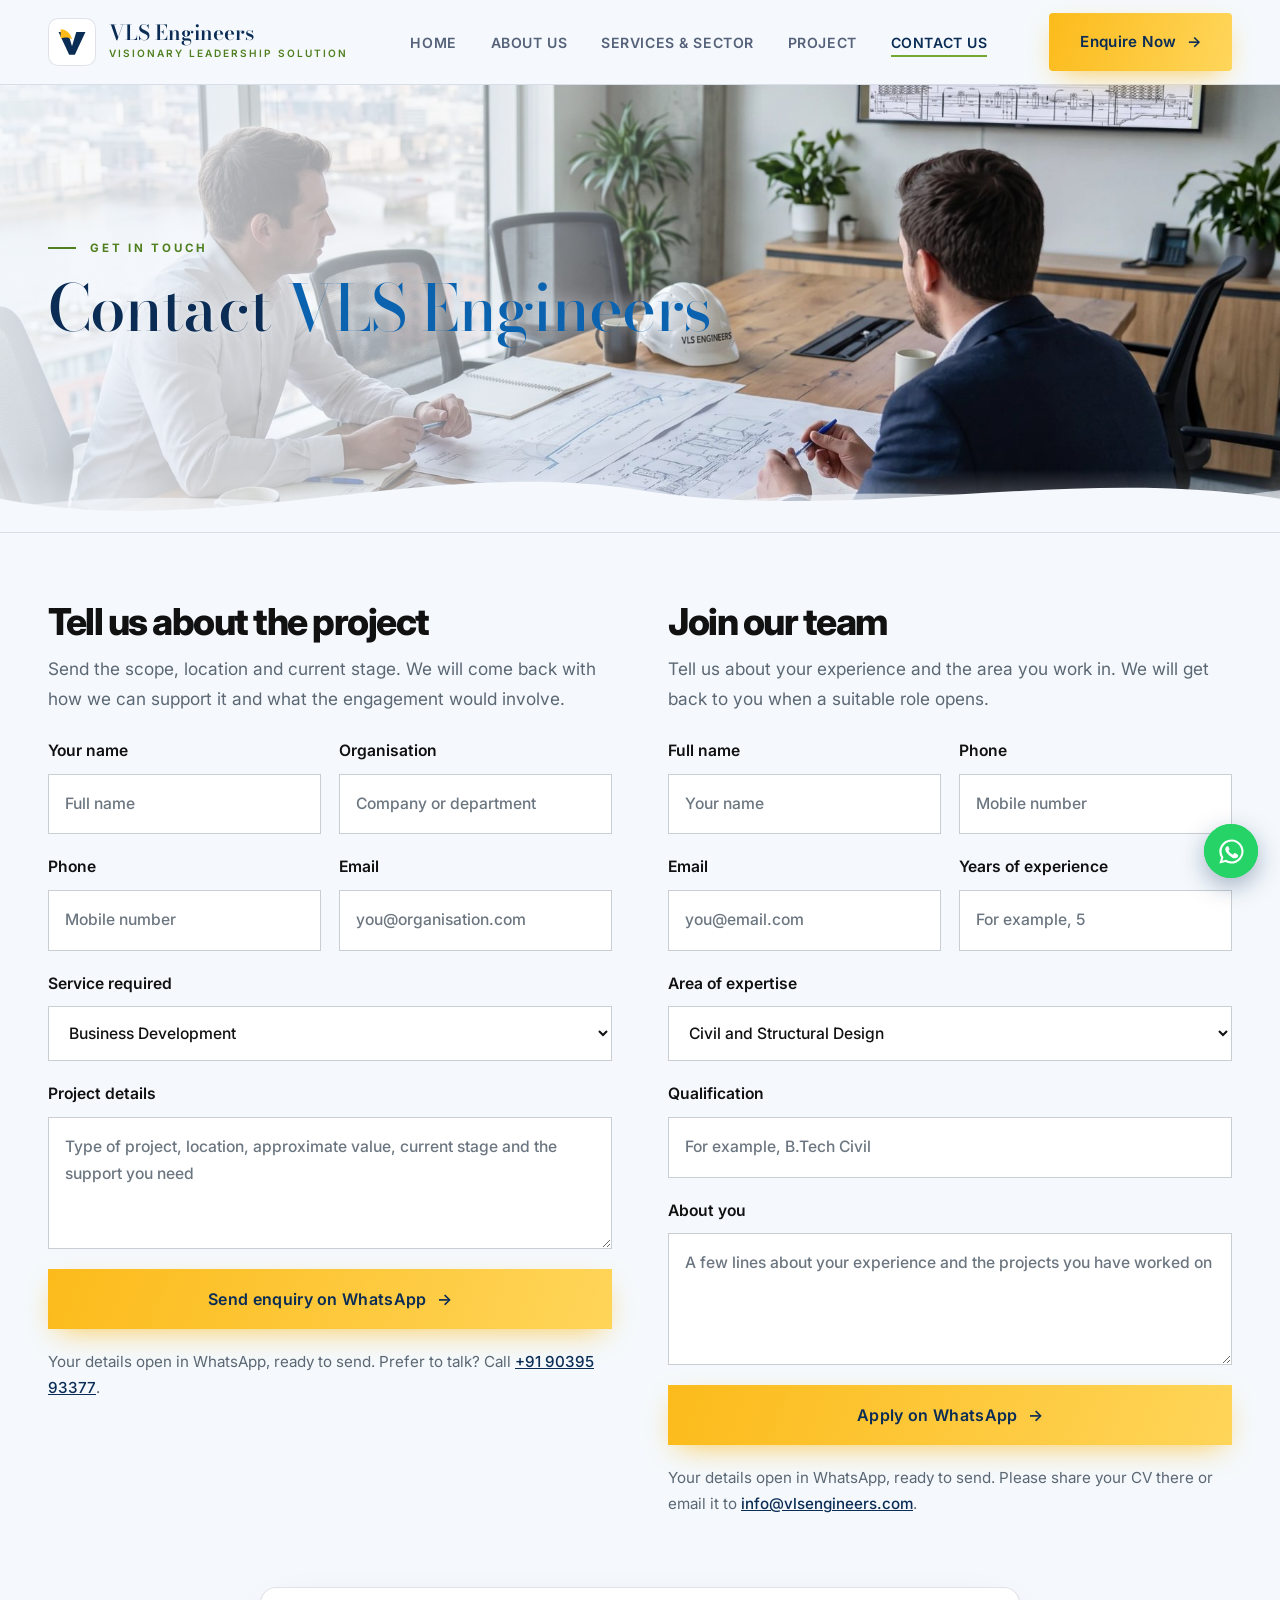
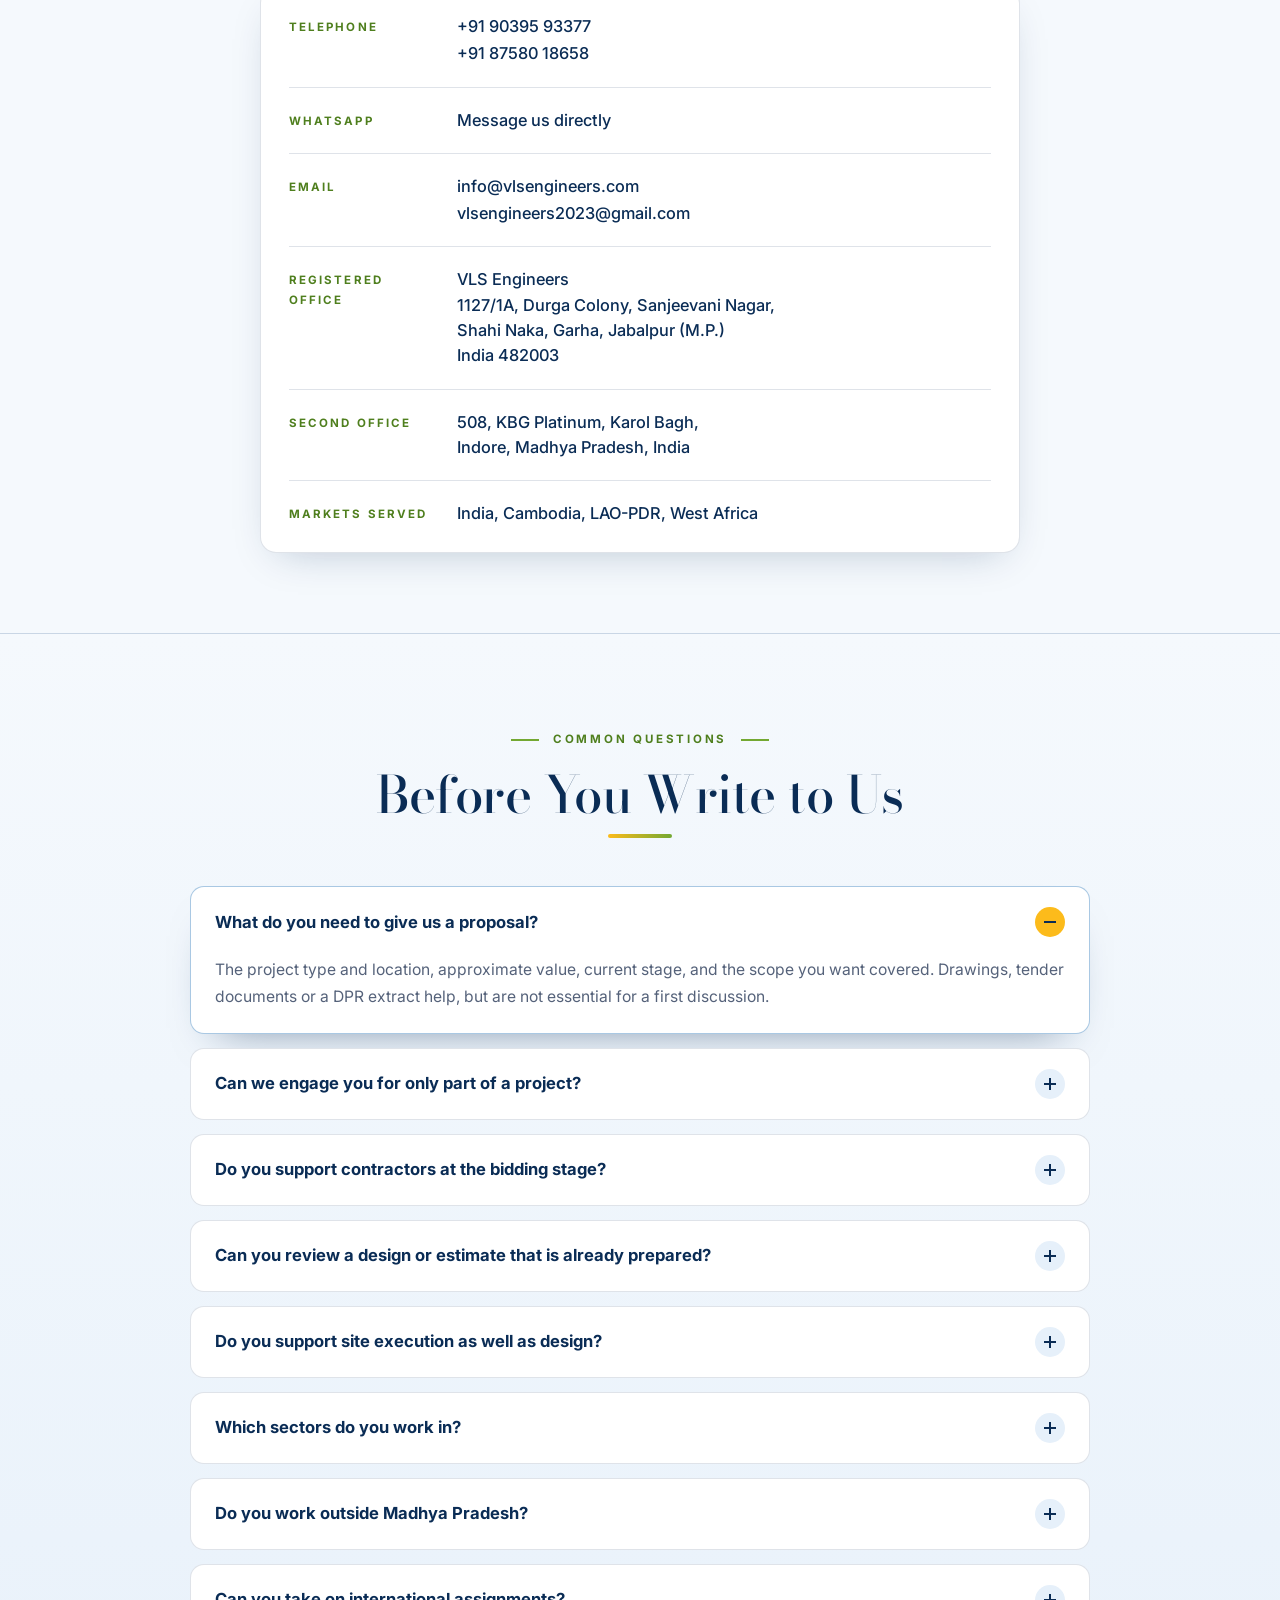
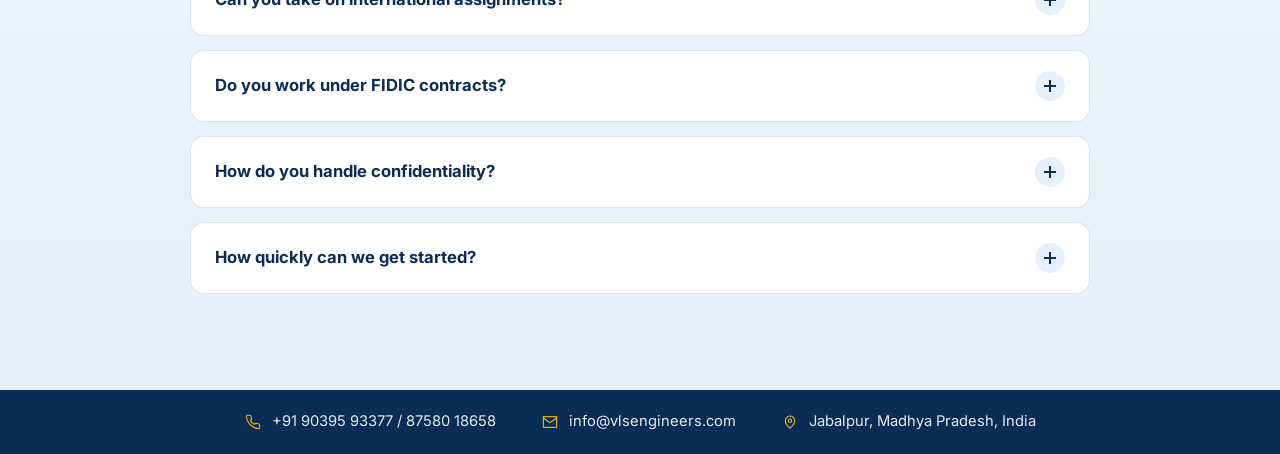
==== commit 053aa7b1: "Contact: add Second Office (Indore) below Registered Office Co-Authored-By: Claude Sonnet 5.5 <norep" ====
--- a/index.html
+++ b/index.html
@@ -128,6 +128,7 @@
             <div><dt>WhatsApp</dt><dd><a href="https://wa.me/919039593377" target="_blank" rel="noopener">Message us directly</a></dd></div>
             <div><dt>Email</dt><dd><a href="mailto:info@vlsengineers.com">info@vlsengineers.com</a><a href="mailto:vlsengineers2023@gmail.com">vlsengineers2023@gmail.com</a></dd></div>
             <div><dt>Registered Office</dt><dd><span>VLS Engineers<br>1127/1A, Durga Colony, Sanjeevani Nagar,<br>Shahi Naka, Garha, Jabalpur (M.P.)<br>India 482003</span></dd></div>
+            <div><dt>Second Office</dt><dd><span>508, KBG Platinum, Karol Bagh,<br>Indore, Madhya Pradesh, India</span></dd></div>
             <div><dt>Markets Served</dt><dd><span>India, Cambodia, LAO-PDR, West Africa</span></dd></div>
           </dl>
     </div>
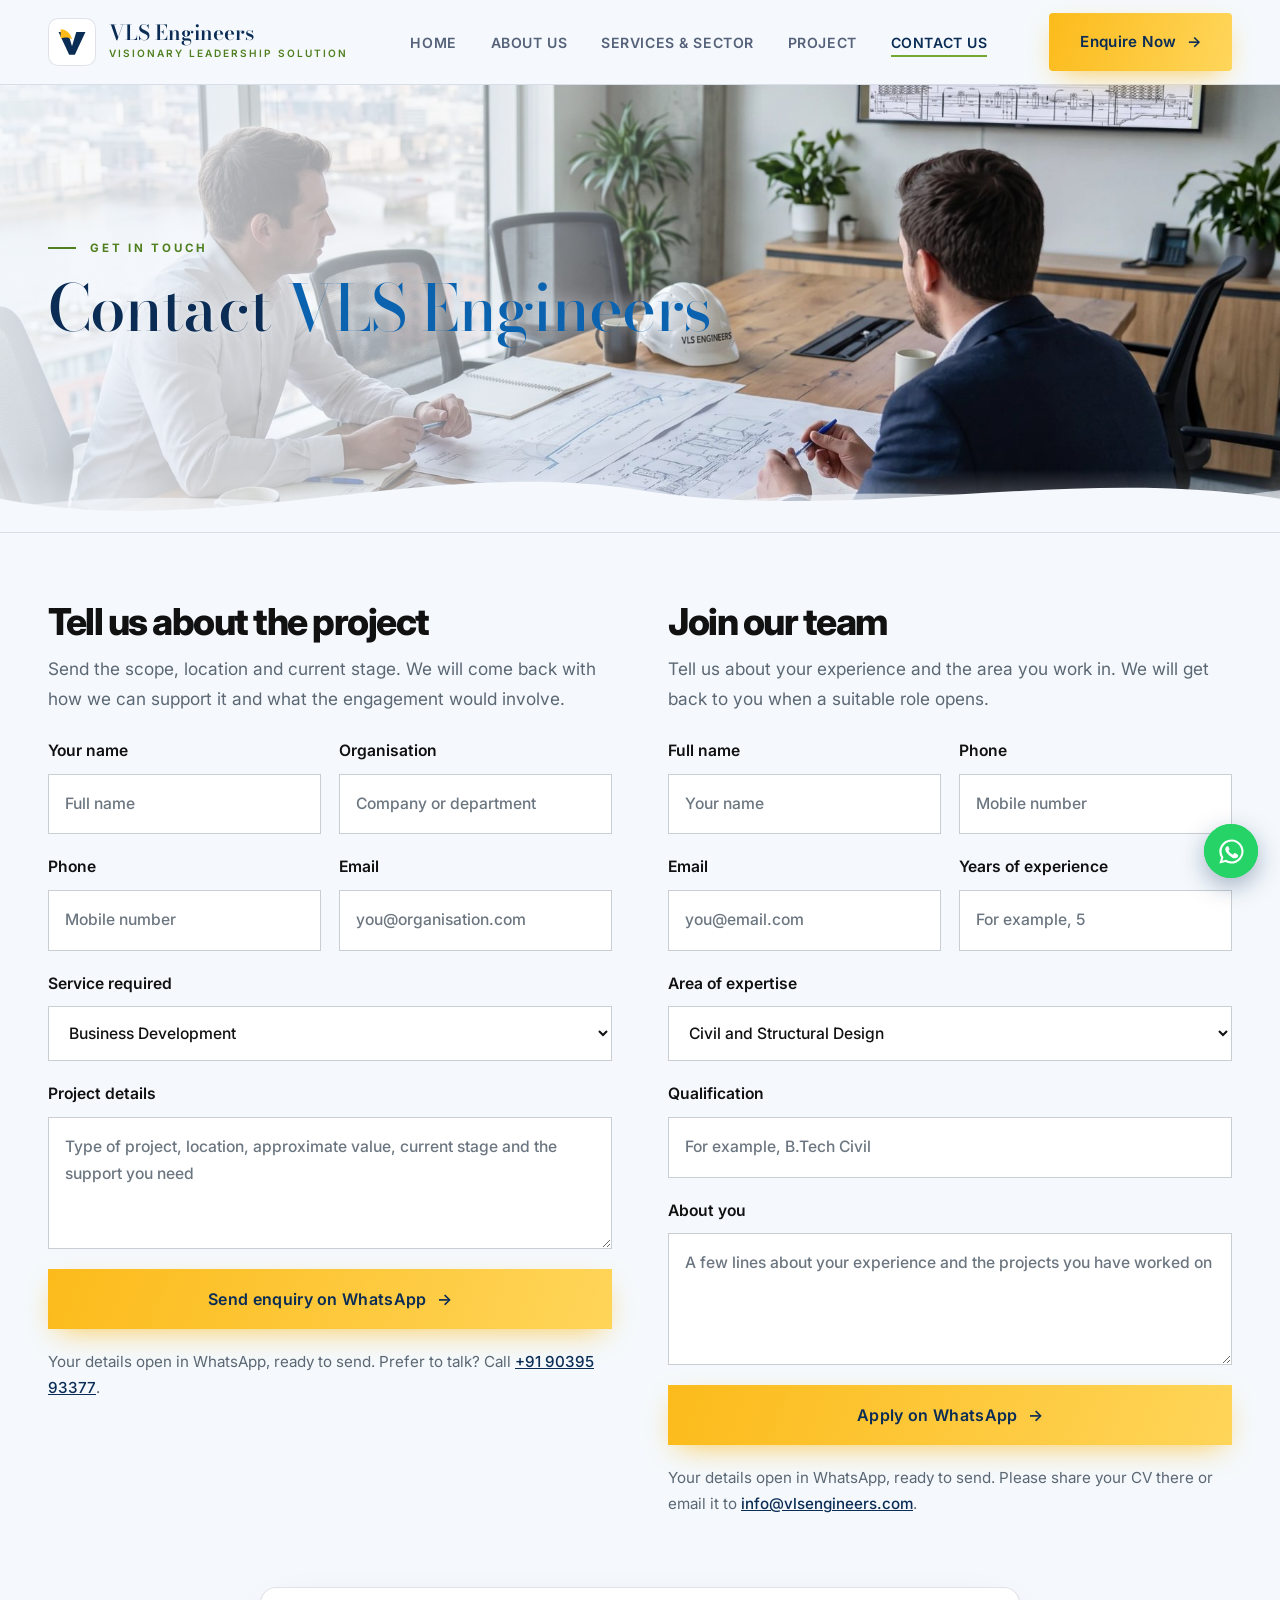
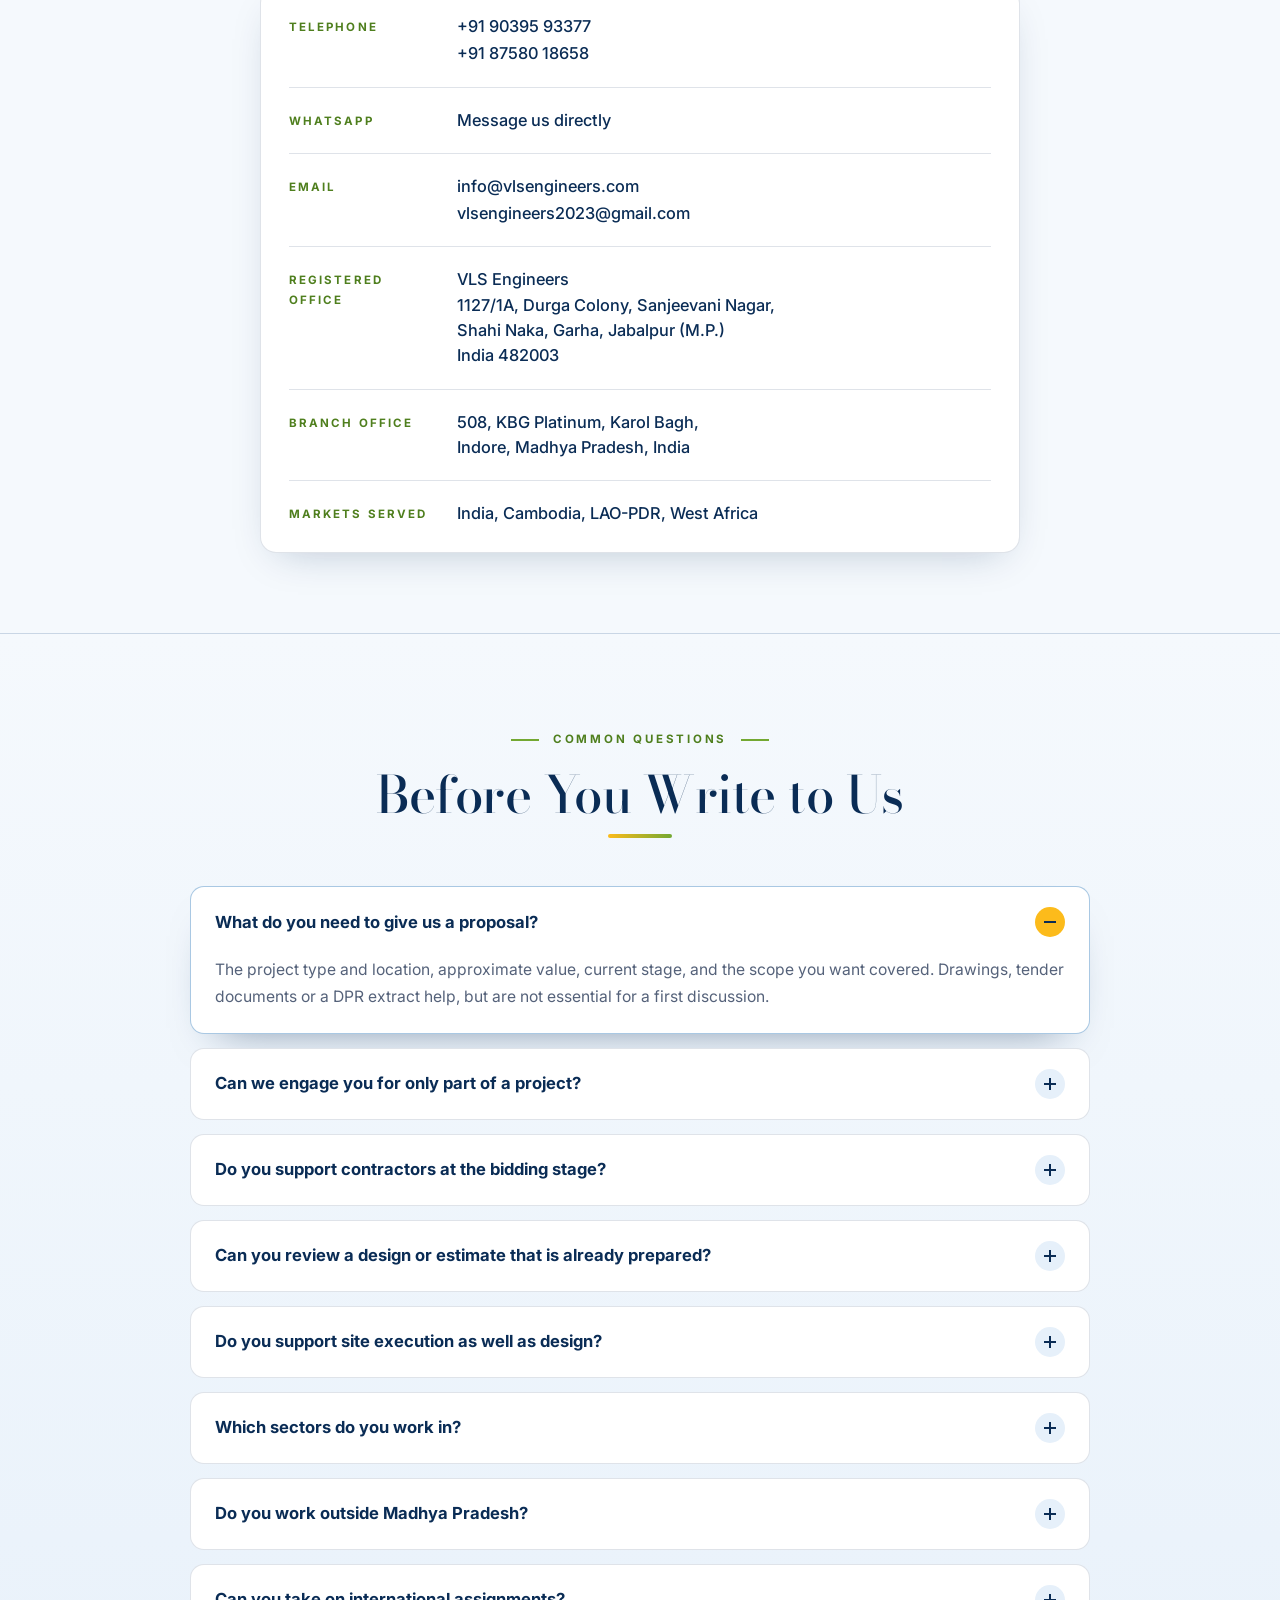
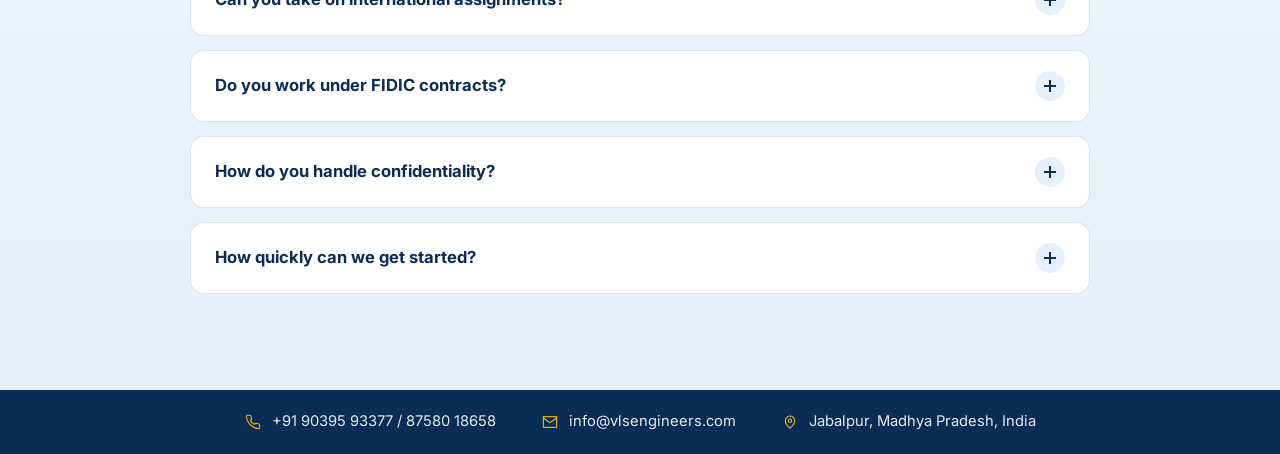
==== commit 5e9d79f5: "Contact: rename Second Office to Branch Office Co-Authored-By: Claude Sonnet 5.5 <noreply@anthropic." ====
--- a/index.html
+++ b/index.html
@@ -128,7 +128,7 @@
             <div><dt>WhatsApp</dt><dd><a href="https://wa.me/919039593377" target="_blank" rel="noopener">Message us directly</a></dd></div>
             <div><dt>Email</dt><dd><a href="mailto:info@vlsengineers.com">info@vlsengineers.com</a><a href="mailto:vlsengineers2023@gmail.com">vlsengineers2023@gmail.com</a></dd></div>
             <div><dt>Registered Office</dt><dd><span>VLS Engineers<br>1127/1A, Durga Colony, Sanjeevani Nagar,<br>Shahi Naka, Garha, Jabalpur (M.P.)<br>India 482003</span></dd></div>
-            <div><dt>Second Office</dt><dd><span>508, KBG Platinum, Karol Bagh,<br>Indore, Madhya Pradesh, India</span></dd></div>
+            <div><dt>Branch Office</dt><dd><span>508, KBG Platinum, Karol Bagh,<br>Indore, Madhya Pradesh, India</span></dd></div>
             <div><dt>Markets Served</dt><dd><span>India, Cambodia, LAO-PDR, West Africa</span></dd></div>
           </dl>
     </div>
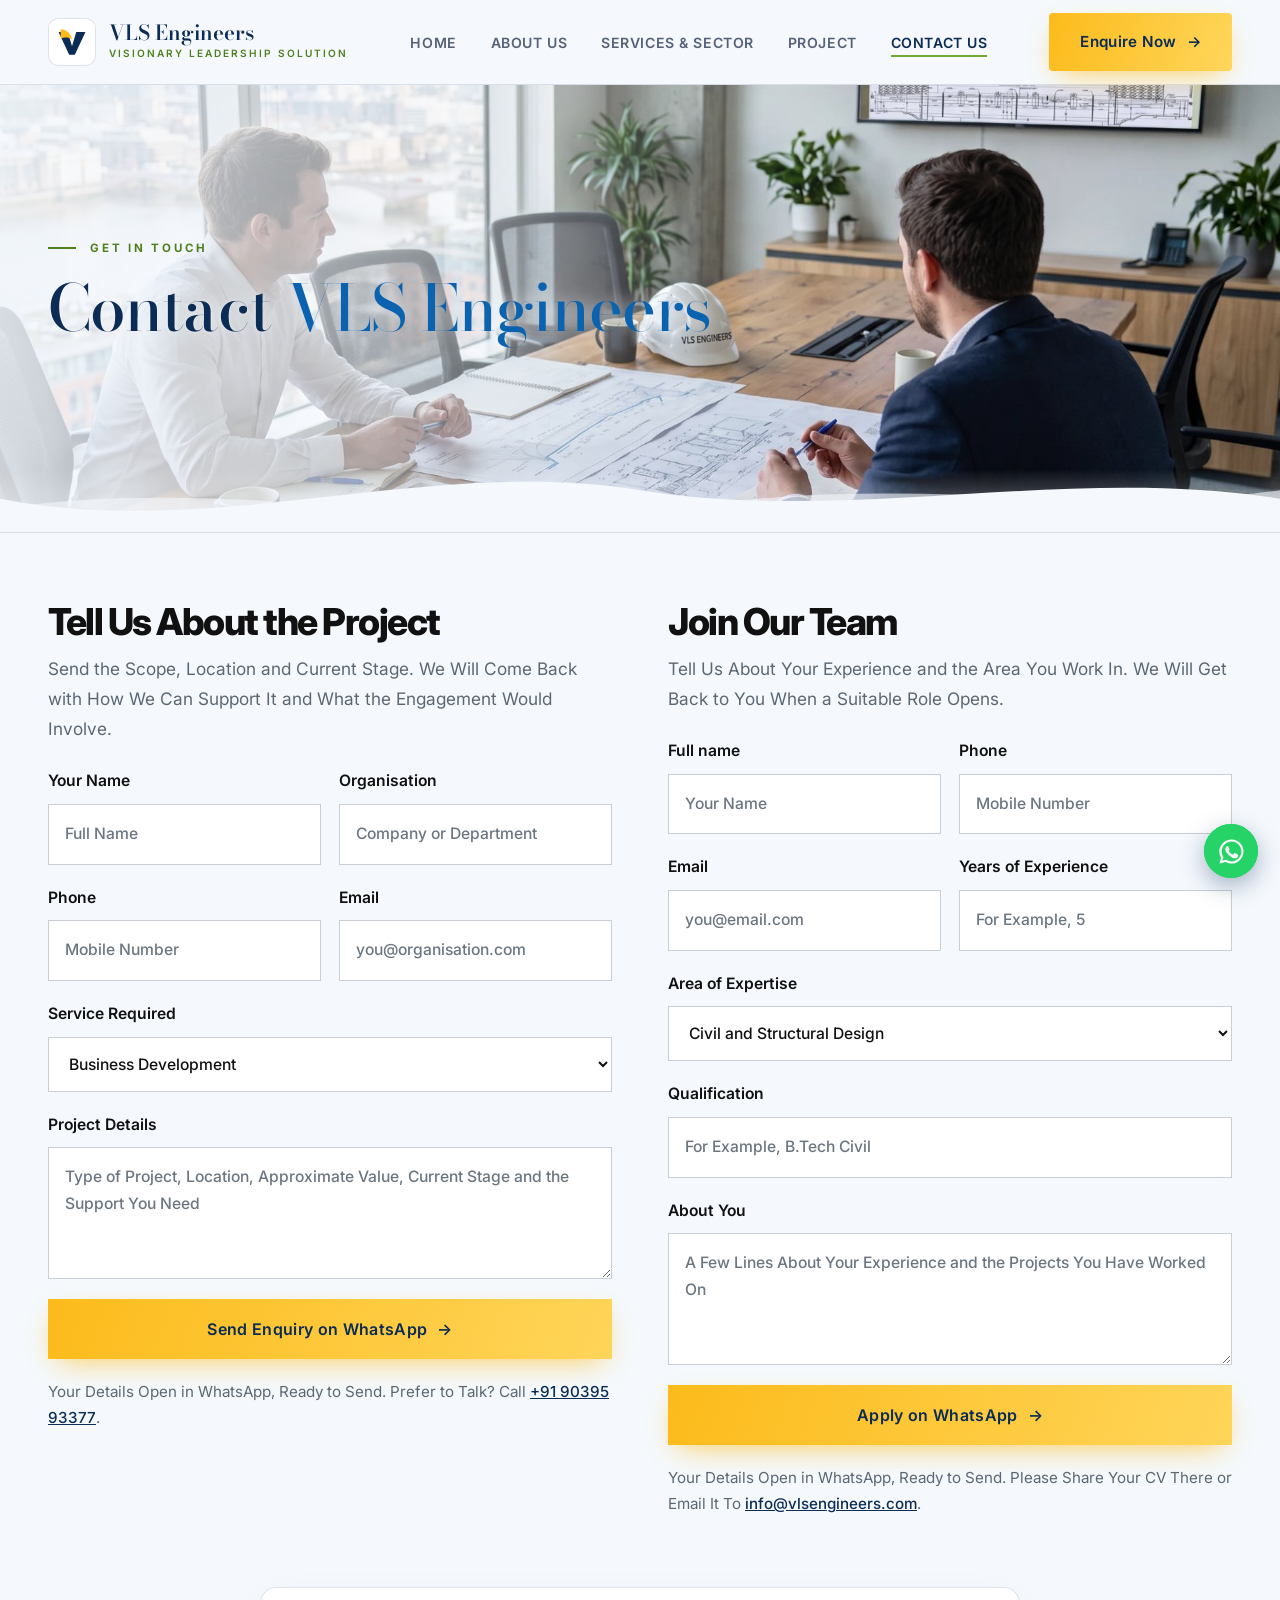
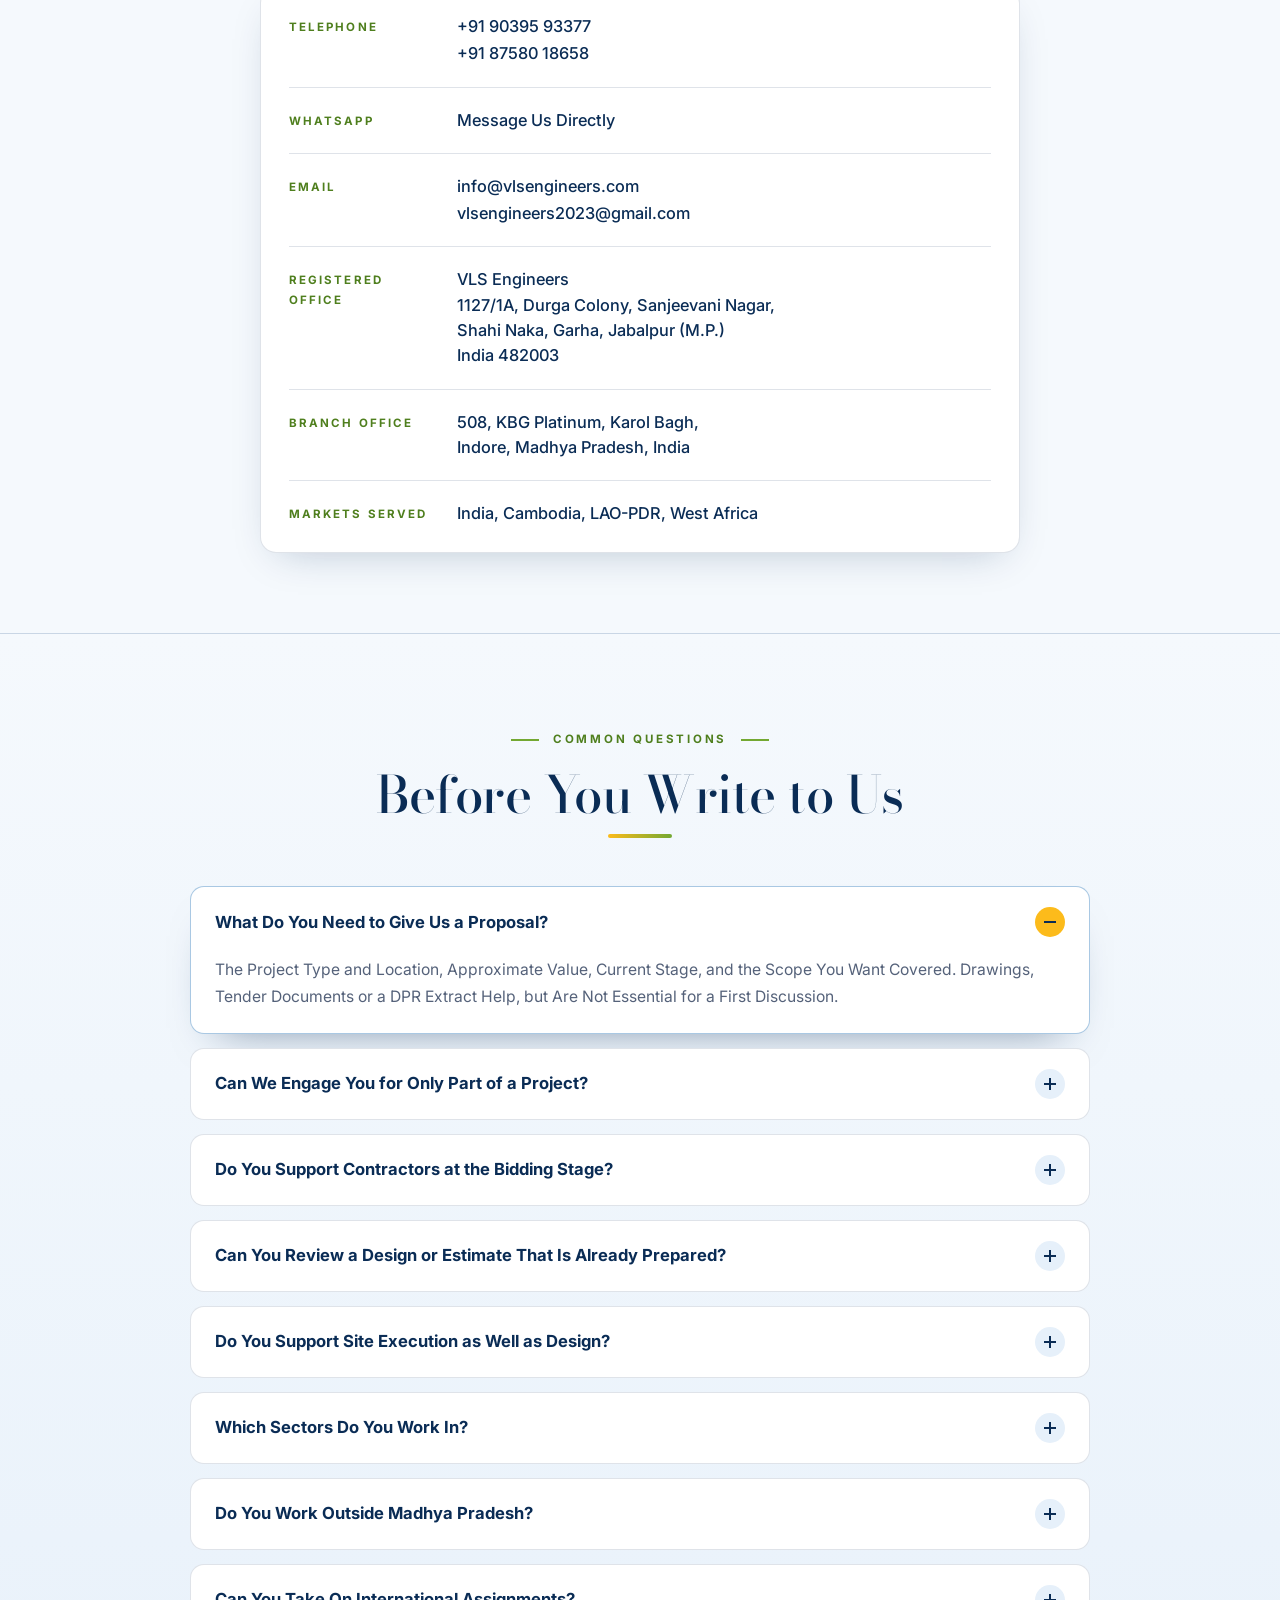
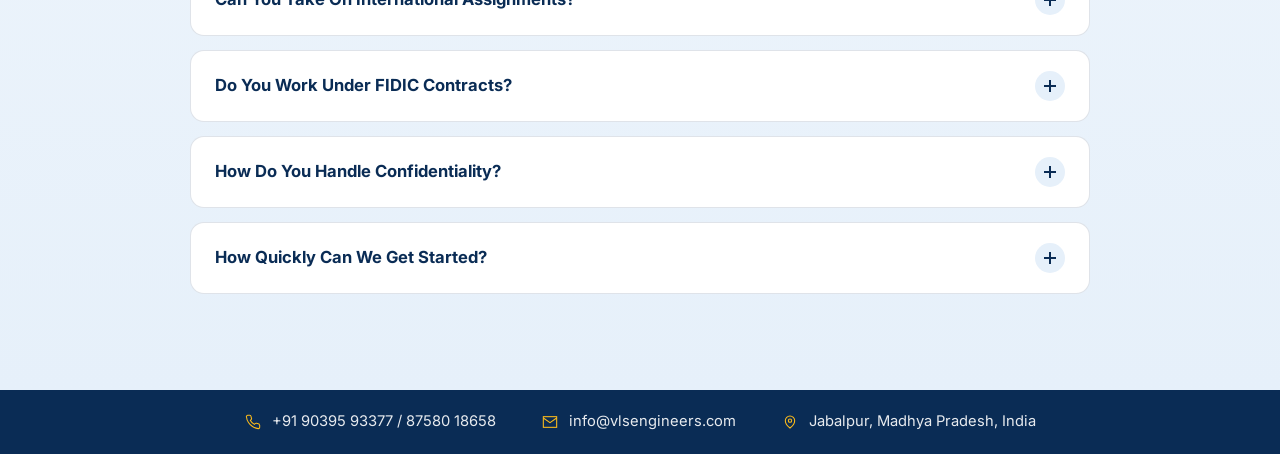
==== commit 38f2fd6f: "Contact: capitalise important words across the page Co-Authored-By: Claude Sonnet 5.5 <noreply@anthr" ====
--- a/index.html
+++ b/index.html
@@ -4,7 +4,7 @@
 <meta charset="UTF-8">
 <meta name="viewport" content="width=device-width, initial-scale=1">
 <title>Contact Us | VLS Engineers</title>
-<meta name="description" content="Contact VLS Engineers, Jabalpur: phone, email, registered office and project enquiry form.">
+<meta name="description" content="Contact VLS Engineers, Jabalpur: phone, email, Registered Office and Project Enquiry Form.">
 <link rel="icon" href="data:image/svg+xml,<svg xmlns='http://www.w3.org/2000/svg' viewBox='0 0 64 64'><rect width='64' height='64' fill='%230a2c55'/><text x='32' y='44' font-size='30' font-family='Georgia,serif' fill='%23fcbb1b' text-anchor='middle'>V</text></svg>">
 <link rel="preconnect" href="https://fonts.googleapis.com">
 <link rel="preconnect" href="https://fonts.gstatic.com" crossorigin>
@@ -50,18 +50,18 @@
     <div class="wrap">
       <div class="ct-split">
         <div class="ct-formwrap">
-          <h2>Tell us about the project</h2>
-          <p class="intro">Send the scope, location and current stage. We will come back with how we can support it and what the engagement would involve.</p>
+          <h2>Tell Us About the Project</h2>
+          <p class="intro">Send the Scope, Location and Current Stage. We Will Come Back with How We Can Support It and What the Engagement Would Involve.</p>
           <form id="enquiry" data-wa="919039593377" data-title="New enquiry from vlsengineers.com" class="rise">
             <div class="pair">
-              <label>Your name<input name="cname" data-label="Name" required autocomplete="name" placeholder="Full name"></label>
-              <label>Organisation<input name="org" data-label="Organisation" autocomplete="organization" placeholder="Company or department"></label>
+              <label>Your Name<input name="cname" data-label="Name" required autocomplete="name" placeholder="Full Name"></label>
+              <label>Organisation<input name="org" data-label="Organisation" autocomplete="organization" placeholder="Company or Department"></label>
             </div>
             <div class="pair">
-              <label>Phone<input name="phone" data-label="Phone" type="tel" required autocomplete="tel" inputmode="tel" placeholder="Mobile number"></label>
+              <label>Phone<input name="phone" data-label="Phone" type="tel" required autocomplete="tel" inputmode="tel" placeholder="Mobile Number"></label>
               <label>Email<input name="email" data-label="Email" type="email" autocomplete="email" placeholder="you@organisation.com"></label>
             </div>
-            <label>Service required
+            <label>Service Required
               <select name="service" data-label="Service">
                 <option>Business Development</option>
                 <option>Pre-Bid Engineering</option>
@@ -75,31 +75,31 @@
                 <option>Packaged Water / Waste Water Management Solution</option>
                 <option>Procurement Support</option>
                 <option>Site Supervision and Quality Control</option>
-                <option>Something else</option>
+                <option>Something Else</option>
               </select>
             </label>
-            <label>Project details<textarea name="details" data-label="Project details" placeholder="Type of project, location, approximate value, current stage and the support you need"></textarea></label>
-            <button class="btn btn-navy" type="submit">Send enquiry on WhatsApp</button>
-            <p class="note">Your details open in WhatsApp, ready to send. Prefer to talk? Call <a href="tel:+919039593377">+91 90395 93377</a>.</p>
+            <label>Project Details<textarea name="details" data-label="Project Details" placeholder="Type of Project, Location, Approximate Value, Current Stage and the Support You Need"></textarea></label>
+            <button class="btn btn-navy" type="submit">Send Enquiry on WhatsApp</button>
+            <p class="note">Your Details Open in WhatsApp, Ready to Send. Prefer to Talk? Call <a href="tel:+919039593377">+91 90395 93377</a>.</p>
           </form>
         </div>
         <div class="ct-formwrap joinwrap">
           
 
           <div id="join">
-            <h2>Join our team</h2>
-            <p class="intro">Tell us about your experience and the area you work in. We will get back to you when a suitable role opens.</p>
+            <h2>Join Our Team</h2>
+            <p class="intro">Tell Us About Your Experience and the Area You Work In. We Will Get Back to You When a Suitable Role Opens.</p>
             <form id="join-form" data-wa="919039593377" data-title="New job application from vlsengineers.com">
               <div class="pair">
-                <label>Full name<input name="jname" data-label="Name" required autocomplete="name" placeholder="Your name"></label>
-                <label>Phone<input name="jphone" data-label="Phone" type="tel" required autocomplete="tel" inputmode="tel" placeholder="Mobile number"></label>
+                <label>Full name<input name="jname" data-label="Name" required autocomplete="name" placeholder="Your Name"></label>
+                <label>Phone<input name="jphone" data-label="Phone" type="tel" required autocomplete="tel" inputmode="tel" placeholder="Mobile Number"></label>
               </div>
               <div class="pair">
                 <label>Email<input name="jemail" data-label="Email" type="email" autocomplete="email" placeholder="you@email.com"></label>
-                <label>Years of experience<input name="jexp" data-label="Experience" inputmode="numeric" placeholder="For example, 5"></label>
+                <label>Years of Experience<input name="jexp" data-label="Experience" inputmode="numeric" placeholder="For Example, 5"></label>
               </div>
-              <label>Area of expertise
-                <select name="jarea" data-label="Area of expertise">
+              <label>Area of Expertise
+                <select name="jarea" data-label="Area of Expertise">
                   <option>Civil and Structural Design</option>
                   <option>Hydraulic and Process Design</option>
                   <option>Survey and GIS</option>
@@ -107,13 +107,13 @@
                   <option>Business Development</option>
                   <option>Project Management and Site Supervision</option>
                   <option>Estimation and Quality Control</option>
-                  <option>Something else</option>
+                  <option>Something Else</option>
                 </select>
               </label>
-              <label>Qualification<input name="jqual" data-label="Qualification" placeholder="For example, B.Tech Civil"></label>
-              <label>About you<textarea name="jmsg" data-label="About" placeholder="A few lines about your experience and the projects you have worked on"></textarea></label>
+              <label>Qualification<input name="jqual" data-label="Qualification" placeholder="For Example, B.Tech Civil"></label>
+              <label>About You<textarea name="jmsg" data-label="About" placeholder="A Few Lines About Your Experience and the Projects You Have Worked On"></textarea></label>
               <button class="btn btn-navy" type="submit">Apply on WhatsApp</button>
-              <p class="note">Your details open in WhatsApp, ready to send. Please share your CV there or email it to <a href="mailto:info@vlsengineers.com">info@vlsengineers.com</a>.</p>
+              <p class="note">Your Details Open in WhatsApp, Ready to Send. Please Share Your CV There or Email It To <a href="mailto:info@vlsengineers.com">info@vlsengineers.com</a>.</p>
             </form>
           </div>
         </div>
@@ -125,7 +125,7 @@
     <div class="wrap">
       <dl class="ct-rows rise">
             <div><dt>Telephone</dt><dd><a href="tel:+919039593377">+91 90395 93377</a><a href="tel:+918758018658">+91 87580 18658</a></dd></div>
-            <div><dt>WhatsApp</dt><dd><a href="https://wa.me/919039593377" target="_blank" rel="noopener">Message us directly</a></dd></div>
+            <div><dt>WhatsApp</dt><dd><a href="https://wa.me/919039593377" target="_blank" rel="noopener">Message Us Directly</a></dd></div>
             <div><dt>Email</dt><dd><a href="mailto:info@vlsengineers.com">info@vlsengineers.com</a><a href="mailto:vlsengineers2023@gmail.com">vlsengineers2023@gmail.com</a></dd></div>
             <div><dt>Registered Office</dt><dd><span>VLS Engineers<br>1127/1A, Durga Colony, Sanjeevani Nagar,<br>Shahi Naka, Garha, Jabalpur (M.P.)<br>India 482003</span></dd></div>
             <div><dt>Branch Office</dt><dd><span>508, KBG Platinum, Karol Bagh,<br>Indore, Madhya Pradesh, India</span></dd></div>
@@ -142,48 +142,48 @@
       </div>
       <div class="faq-list">
         <details class="qa rise" open>
-          <summary><span>What do you need to give us a proposal?</span><i aria-hidden="true"></i></summary>
-          <div class="ans"><p>The project type and location, approximate value, current stage, and the scope you want covered. Drawings, tender documents or a DPR extract help, but are not essential for a first discussion.</p></div>
-        </details>
-        <details class="qa rise">
-          <summary><span>Can we engage you for only part of a project?</span><i aria-hidden="true"></i></summary>
-          <div class="ans"><p>Yes. Each of our services can be engaged individually. A survey, a DPR, a structural design package, a pre-bid estimate or a TPI assignment can each be taken on its own, and the scope can be extended later if the project needs it.</p></div>
-        </details>
-        <details class="qa rise">
-          <summary><span>Do you support contractors at the bidding stage?</span><i aria-hidden="true"></i></summary>
-          <div class="ans"><p>That is one of our core areas. We prepare pre-bid design, quantity take-off, rate analysis and cost estimation, along with technical and commercial bid documentation, so the bid is competitive without being undeliverable at the price offered.</p></div>
-        </details>
-        <details class="qa rise">
-          <summary><span>Can you review a design or estimate that is already prepared?</span><i aria-hidden="true"></i></summary>
-          <div class="ans"><p>Yes. We carry out proof checking, design review and value engineering on designs prepared by others, and we review estimates and bills of quantities for accuracy and cost efficiency. This is useful before a tender goes out or when a project is over budget.</p></div>
-        </details>
-        <details class="qa rise">
-          <summary><span>Do you support site execution as well as design?</span><i aria-hidden="true"></i></summary>
-          <div class="ans"><p>Yes. Beyond design, we provide site supervision, quality control, third-party inspection and project management, so the work on site matches the design and the contract.</p></div>
-        </details>
-        <details class="qa rise">
-          <summary><span>Which sectors do you work in?</span><i aria-hidden="true"></i></summary>
-          <div class="ans"><p>Water supply, water and wastewater treatment, irrigation, dams and barrages, roads and bridges, railways, buildings and industrial plants. Our <a href="services.html">Sectors page</a> describes our work in each.</p></div>
-        </details>
-        <details class="qa rise">
-          <summary><span>Do you work outside Madhya Pradesh?</span><i aria-hidden="true"></i></summary>
-          <div class="ans"><p>Yes. We support projects across all states of India, and we have delivered assignments in Madhya Pradesh, Chhattisgarh, Odisha and Rajasthan. Internationally, we have worked in Cambodia, LAO-PDR and Ghana, and we serve clients across key global markets including Vietnam, Timor-Leste, Africa and the Middle East.</p></div>
-        </details>
-        <details class="qa rise">
-          <summary><span>Can you take on international assignments?</span><i aria-hidden="true"></i></summary>
-          <div class="ans"><p>Yes. We have completed business development and project management mandates on water supply programmes in Cambodia, LAO-PDR and Ghana, covering tender and bid management, liaison, technical documentation, project analysis, costing and vendor management.</p></div>
-        </details>
-        <details class="qa rise">
-          <summary><span>Do you work under FIDIC contracts?</span><i aria-hidden="true"></i></summary>
-          <div class="ans"><p>Yes. Our team manages compliance and contract administration under FIDIC and other international contractual frameworks, including claims, time extension applications and contractual correspondence.</p></div>
-        </details>
-        <details class="qa rise">
-          <summary><span>How do you handle confidentiality?</span><i aria-hidden="true"></i></summary>
-          <div class="ans"><p>We treat client drawings, tender documents and commercial information as confidential, and we can sign a non-disclosure agreement before any documents are shared.</p></div>
-        </details>
-        <details class="qa rise">
-          <summary><span>How quickly can we get started?</span><i aria-hidden="true"></i></summary>
-          <div class="ans"><p>Once we understand the scope, we confirm the timeline and team in our proposal. Share your project details through the contact form or by email and we will respond with next steps. You can also call us directly.<br><b>Phone:</b> <a href="tel:+919039593377">+91 9039593377</a> / <a href="tel:+918758018658">+91 8758018658</a><br><b>Email:</b> <a href="mailto:info@vlsengineers.com">info@vlsengineers.com</a> | <a href="mailto:vlsengineers2023@gmail.com">vlsengineers2023@gmail.com</a></p></div>
+          <summary><span>What Do You Need to Give Us a Proposal?</span><i aria-hidden="true"></i></summary>
+          <div class="ans"><p>The Project Type and Location, Approximate Value, Current Stage, and the Scope You Want Covered. Drawings, Tender Documents or a DPR Extract Help, but Are Not Essential for a First Discussion.</p></div>
+        </details>
+        <details class="qa rise">
+          <summary><span>Can We Engage You for Only Part of a Project?</span><i aria-hidden="true"></i></summary>
+          <div class="ans"><p>Yes. Each of Our Services Can Be Engaged Individually. A Survey, a DPR, a Structural Design Package, a Pre-Bid Estimate or a TPI Assignment Can Each Be Taken on Its Own, and the Scope Can Be Extended Later if the Project Needs It.</p></div>
+        </details>
+        <details class="qa rise">
+          <summary><span>Do You Support Contractors at the Bidding Stage?</span><i aria-hidden="true"></i></summary>
+          <div class="ans"><p>That Is One of Our Core Areas. We Prepare Pre-Bid Design, Quantity Take-Off, Rate Analysis and Cost Estimation, Along with Technical and Commercial Bid Documentation, So the Bid Is Competitive Without Being Undeliverable at the Price Offered.</p></div>
+        </details>
+        <details class="qa rise">
+          <summary><span>Can You Review a Design or Estimate That Is Already Prepared?</span><i aria-hidden="true"></i></summary>
+          <div class="ans"><p>Yes. We Carry Out Proof Checking, Design Review and Value Engineering on Designs Prepared by Others, and We Review Estimates and Bills of Quantities for Accuracy and Cost Efficiency. This Is Useful Before a Tender Goes Out or When a Project Is Over Budget.</p></div>
+        </details>
+        <details class="qa rise">
+          <summary><span>Do You Support Site Execution as Well as Design?</span><i aria-hidden="true"></i></summary>
+          <div class="ans"><p>Yes. Beyond Design, We Provide Site Supervision, Quality Control, Third-Party Inspection and Project Management, So the Work on Site Matches the Design and the Contract.</p></div>
+        </details>
+        <details class="qa rise">
+          <summary><span>Which Sectors Do You Work In?</span><i aria-hidden="true"></i></summary>
+          <div class="ans"><p>Water Supply, Water and Wastewater Treatment, Irrigation, Dams and Barrages, Roads and Bridges, Railways, Buildings and Industrial Plants. Our <a href="services.html">Sectors Page</a> Describes Our Work in Each.</p></div>
+        </details>
+        <details class="qa rise">
+          <summary><span>Do You Work Outside Madhya Pradesh?</span><i aria-hidden="true"></i></summary>
+          <div class="ans"><p>Yes. We Support Projects Across All States of India, and We Have Delivered Assignments in Madhya Pradesh, Chhattisgarh, Odisha and Rajasthan. Internationally, We Have Worked in Cambodia, LAO-PDR and Ghana, and We Serve Clients Across Key Global Markets Including Vietnam, Timor-Leste, Africa and the Middle East.</p></div>
+        </details>
+        <details class="qa rise">
+          <summary><span>Can You Take On International Assignments?</span><i aria-hidden="true"></i></summary>
+          <div class="ans"><p>Yes. We Have Completed Business Development and Project Management Mandates on Water Supply Programmes in Cambodia, LAO-PDR and Ghana, Covering Tender and Bid Management, Liaison, Technical Documentation, Project Analysis, Costing and Vendor Management.</p></div>
+        </details>
+        <details class="qa rise">
+          <summary><span>Do You Work Under FIDIC Contracts?</span><i aria-hidden="true"></i></summary>
+          <div class="ans"><p>Yes. Our Team Manages Compliance and Contract Administration Under FIDIC and Other International Contractual Frameworks, Including Claims, Time Extension Applications and Contractual Correspondence.</p></div>
+        </details>
+        <details class="qa rise">
+          <summary><span>How Do You Handle Confidentiality?</span><i aria-hidden="true"></i></summary>
+          <div class="ans"><p>We Treat Client Drawings, Tender Documents and Commercial Information as Confidential, and We Can Sign a Non-Disclosure Agreement Before Any Documents Are Shared.</p></div>
+        </details>
+        <details class="qa rise">
+          <summary><span>How Quickly Can We Get Started?</span><i aria-hidden="true"></i></summary>
+          <div class="ans"><p>Once We Understand the Scope, We Confirm the Timeline and Team in Our Proposal. Share Your Project Details Through the Contact Form or by Email and We Will Respond with Next Steps. You Can Also Call Us Directly.<br><b>Phone:</b> <a href="tel:+919039593377">+91 9039593377</a> / <a href="tel:+918758018658">+91 8758018658</a><br><b>Email:</b> <a href="mailto:info@vlsengineers.com">info@vlsengineers.com</a> | <a href="mailto:vlsengineers2023@gmail.com">vlsengineers2023@gmail.com</a></p></div>
         </details>
       </div>
     </div>
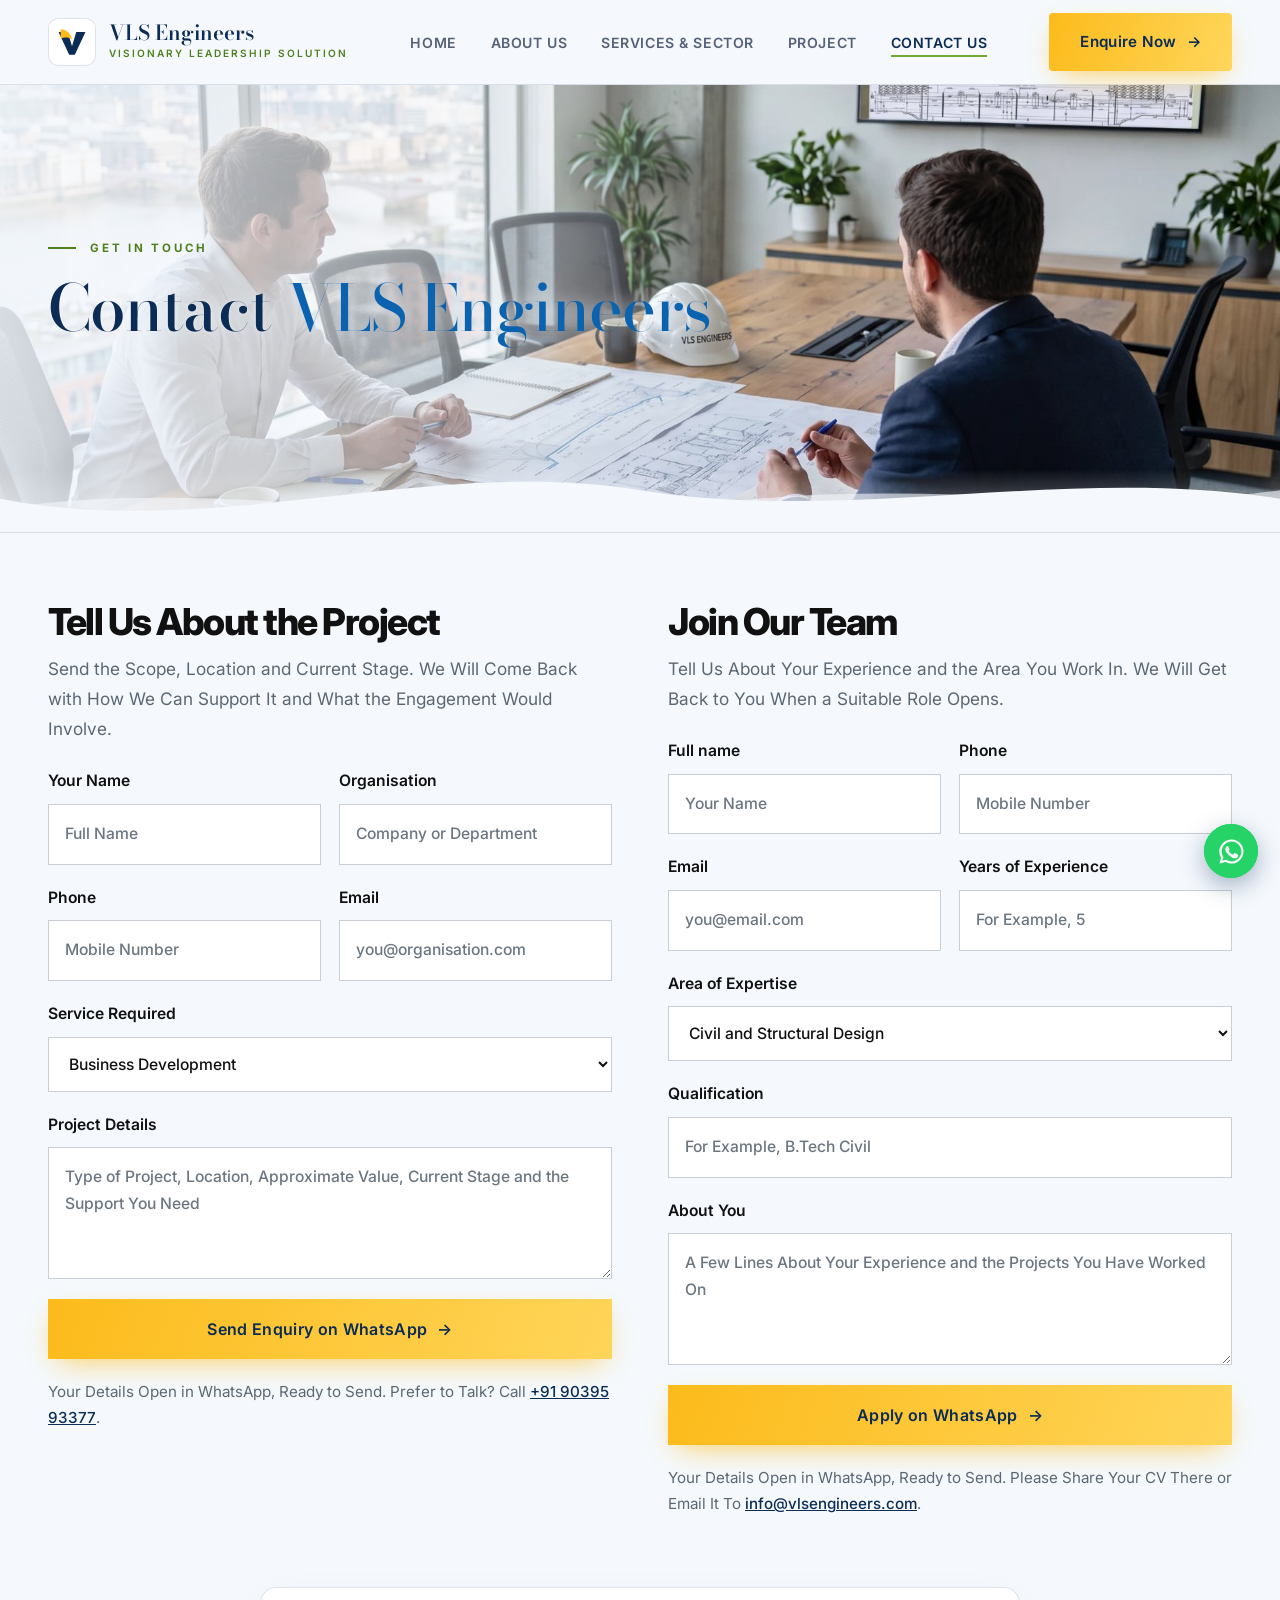
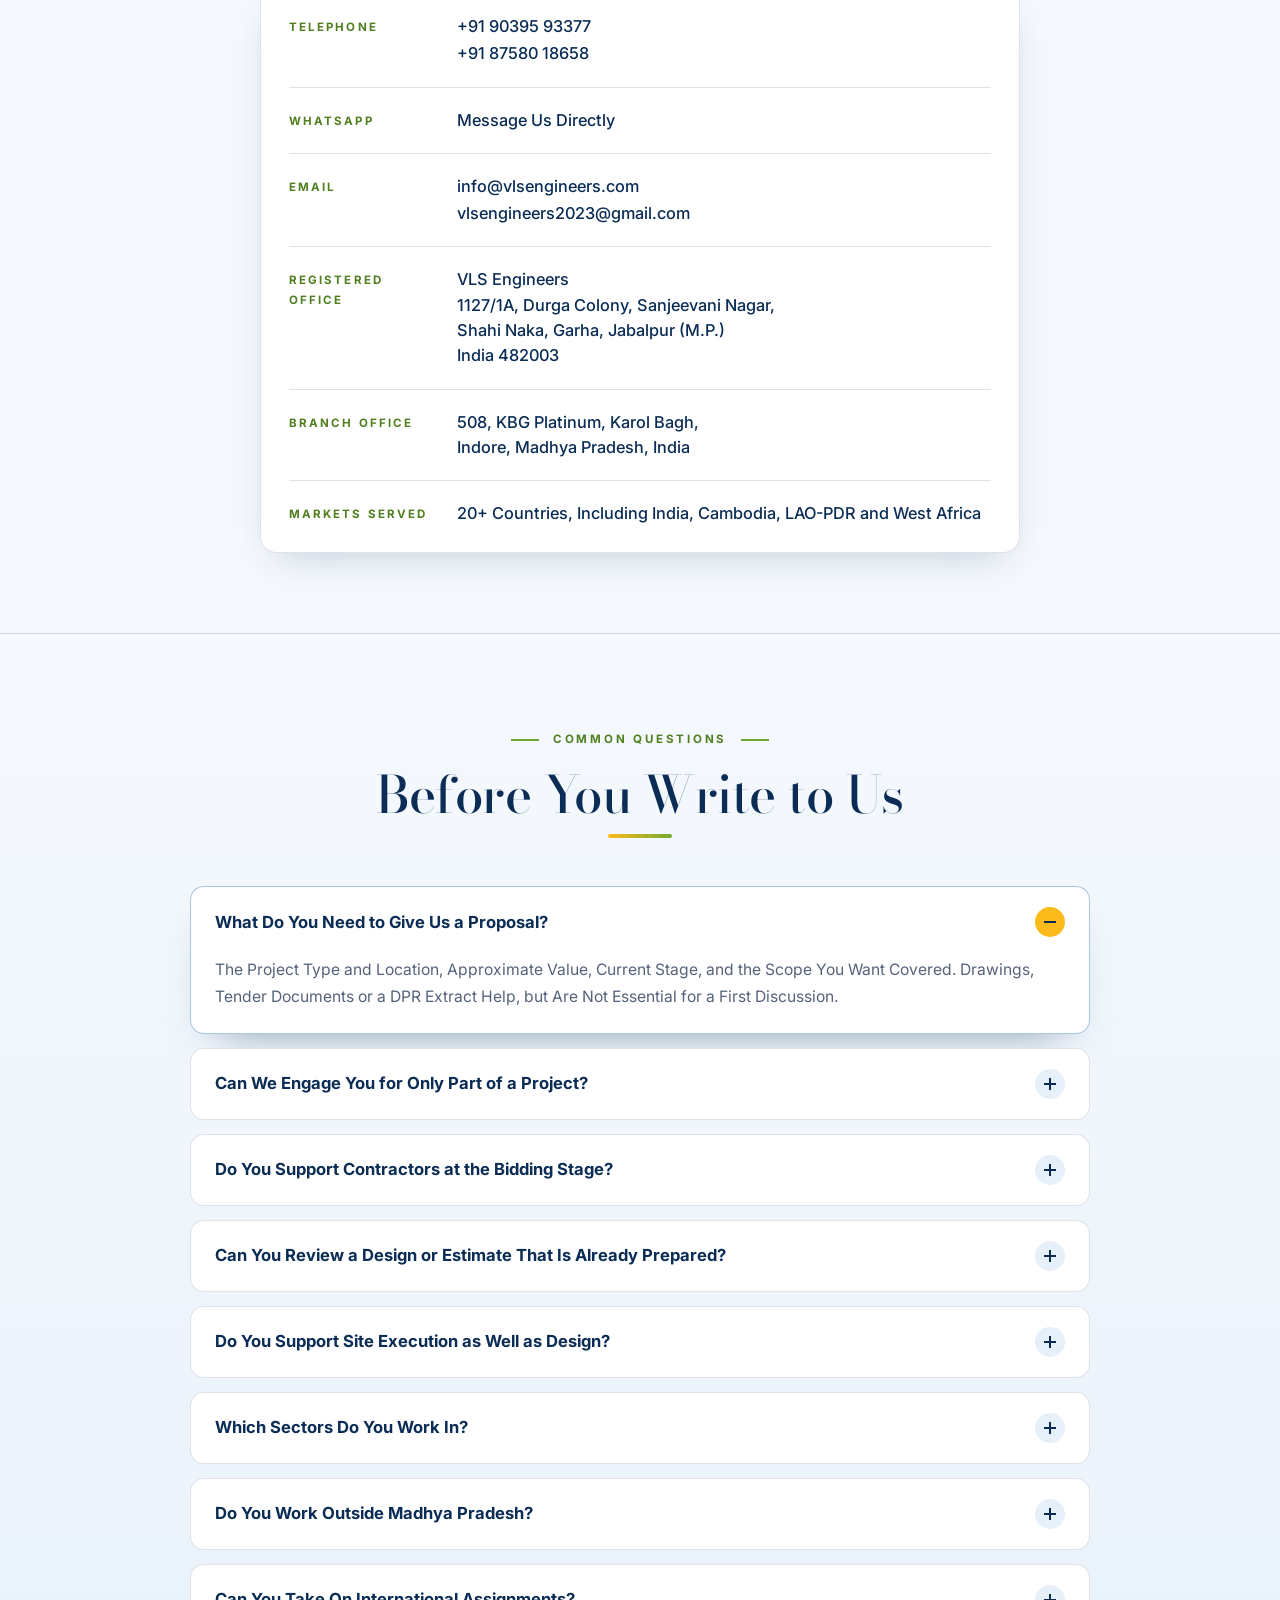
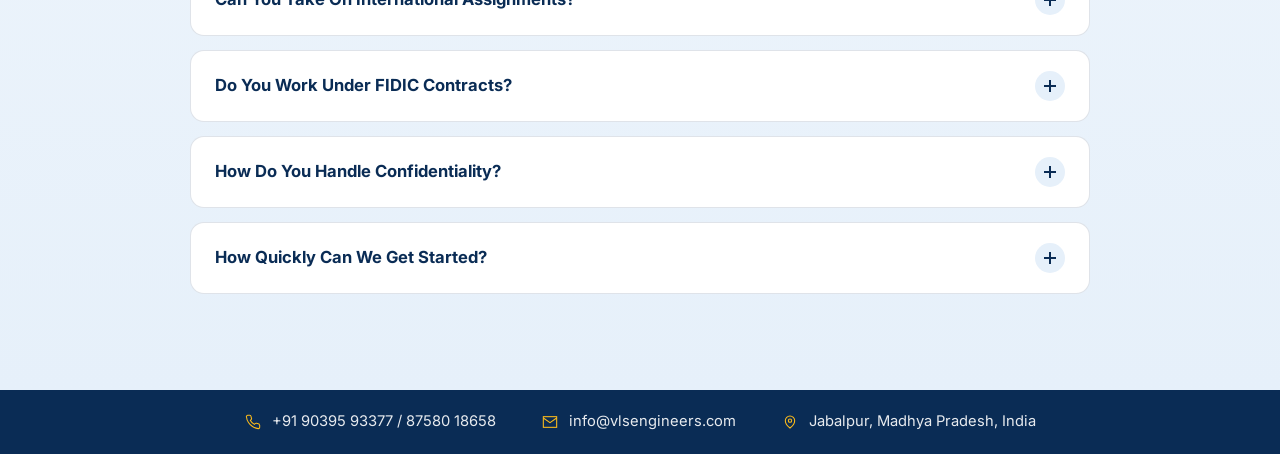
==== commit 0c4a08d2: "Contact: Markets Served now '20+ Countries, Including India, Cambodia, LAO-PDR and West Africa' Co-A" ====
--- a/index.html
+++ b/index.html
@@ -129,7 +129,7 @@
             <div><dt>Email</dt><dd><a href="mailto:info@vlsengineers.com">info@vlsengineers.com</a><a href="mailto:vlsengineers2023@gmail.com">vlsengineers2023@gmail.com</a></dd></div>
             <div><dt>Registered Office</dt><dd><span>VLS Engineers<br>1127/1A, Durga Colony, Sanjeevani Nagar,<br>Shahi Naka, Garha, Jabalpur (M.P.)<br>India 482003</span></dd></div>
             <div><dt>Branch Office</dt><dd><span>508, KBG Platinum, Karol Bagh,<br>Indore, Madhya Pradesh, India</span></dd></div>
-            <div><dt>Markets Served</dt><dd><span>India, Cambodia, LAO-PDR, West Africa</span></dd></div>
+            <div><dt>Markets Served</dt><dd><span>20+ Countries, Including India, Cambodia, LAO-PDR and West Africa</span></dd></div>
           </dl>
     </div>
   </section>
